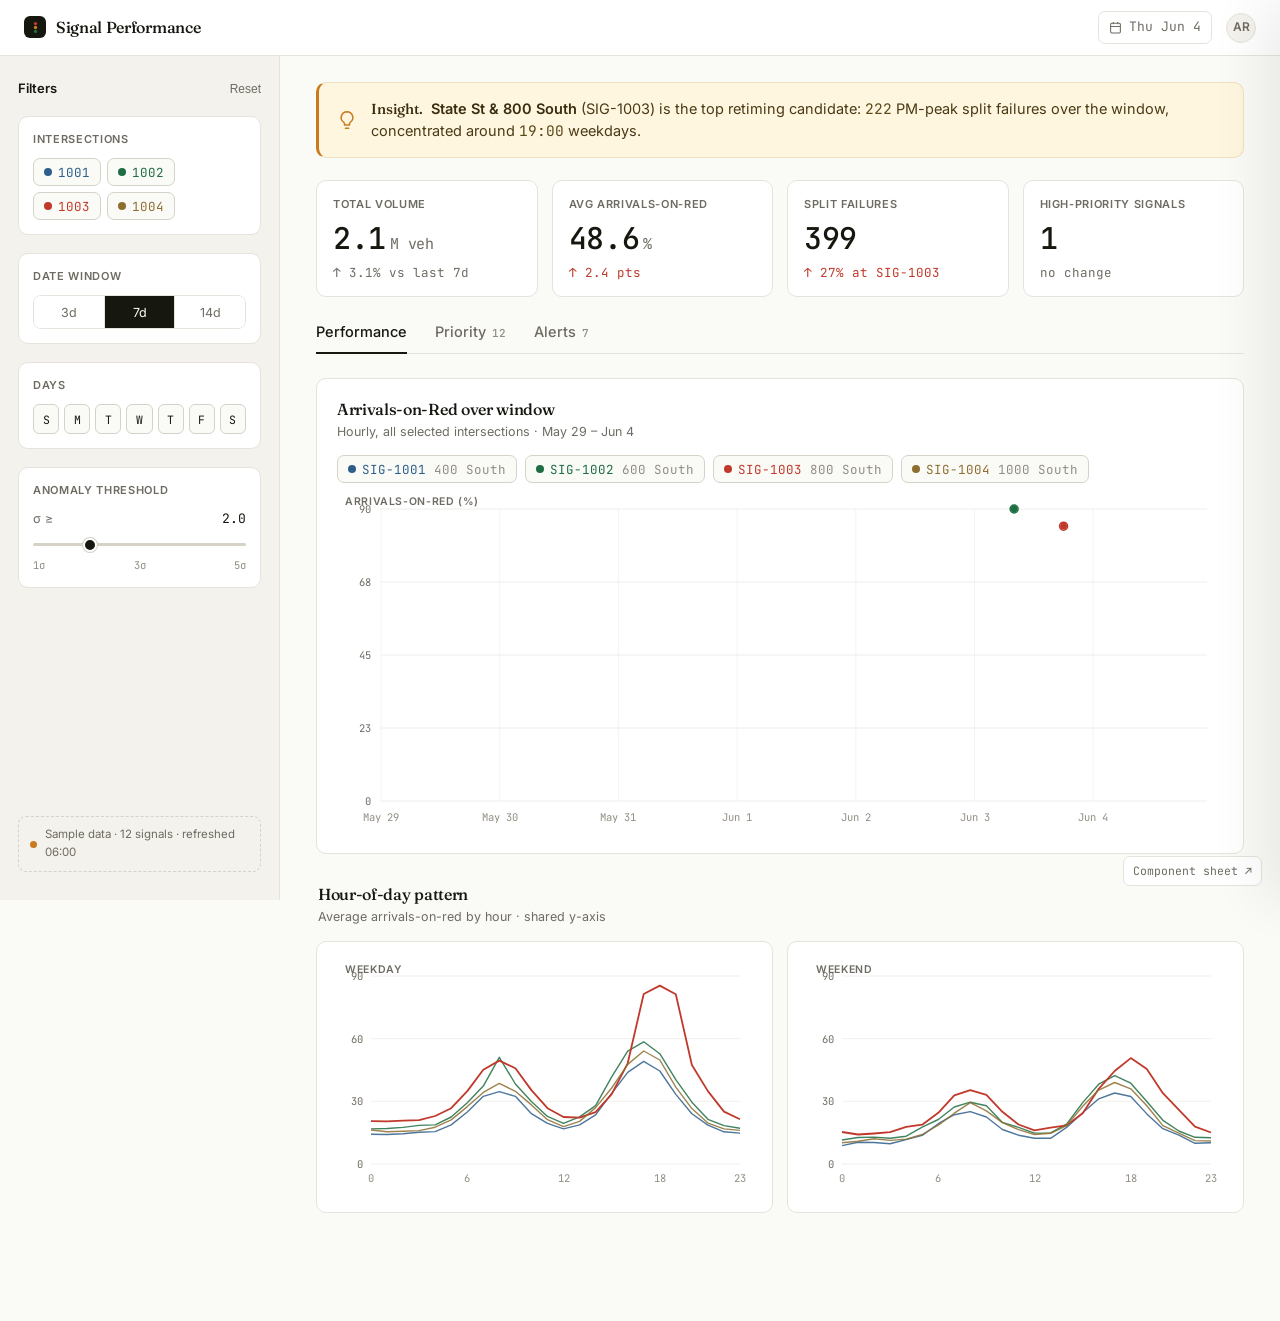
==== index.html @ be81c668 "Add Signal Performance dashboard (interactive web UI) Implement the Signal Performance design: a cal" ====
<!DOCTYPE html>
<html lang="en">
<head>
<meta charset="UTF-8" />
<meta name="viewport" content="width=device-width, initial-scale=1.0" />
<title>Signal Performance</title>
<link rel="preconnect" href="https://fonts.googleapis.com" />
<link rel="preconnect" href="https://fonts.gstatic.com" crossorigin />
<link href="https://fonts.googleapis.com/css2?family=Fraunces:opsz,wght@9..40,400;9..40,500;9..40,600&family=Inter:wght@400;500;600&family=JetBrains+Mono:wght@400;500&display=swap" rel="stylesheet" />
<link rel="stylesheet" href="styles.css" />
<link rel="stylesheet" href="components.css" />
</head>
<body>
<div class="progress-line" id="progress"></div>

<div class="app">
  <!-- ================= TOP BAR ================= -->
  <header class="topbar">
    <div class="brand">
      <span class="brand-mark" aria-hidden="true">
        <svg width="13" height="13" viewBox="0 0 13 13" fill="none">
          <circle cx="6.5" cy="2.6" r="1.7" fill="#C0392B"/>
          <circle cx="6.5" cy="6.5" r="1.7" fill="#C97A1E"/>
          <circle cx="6.5" cy="10.4" r="1.7" fill="#1F6E43"/>
        </svg>
      </span>
      <span class="brand-name">Signal Performance</span>
    </div>
    <div class="topbar-spacer"></div>
    <div class="topbar-date">
      <svg width="13" height="13" viewBox="0 0 24 24" fill="none" stroke="currentColor" stroke-width="2"><rect x="3" y="4" width="18" height="18" rx="2"/><path d="M16 2v4M8 2v4M3 10h18"/></svg>
      Thu Jun 4
    </div>
    <div class="topbar-user" title="A. Reyes — Traffic Operations">AR</div>
  </header>

  <!-- ================= SIDEBAR ================= -->
  <aside class="sidebar" id="sidebar">
    <div class="sidebar-head">
      <span class="sidebar-title">Filters</span>
      <button class="sidebar-reset" id="resetFilters">Reset</button>
    </div>

    <!-- Signals -->
    <div class="filter-card" id="fc-sigs">
      <span class="caption">Intersections</span>
      <div class="chip-row" id="sigChips"></div>
    </div>

    <!-- Dates -->
    <div class="filter-card" id="fc-dates">
      <span class="caption">Date window</span>
      <div class="seg" id="dateSeg">
        <button data-win="3">3d</button>
        <button data-win="7" class="is-on">7d</button>
        <button data-win="14">14d</button>
      </div>
    </div>

    <!-- Days of week -->
    <div class="filter-card" id="fc-days">
      <span class="caption">Days</span>
      <div class="dow-row" id="dowRow"></div>
    </div>

    <!-- Sigma threshold -->
    <div class="filter-card" id="fc-sigma">
      <span class="caption">Anomaly threshold</span>
      <div style="display:flex;align-items:baseline;justify-content:space-between">
        <span style="font-size:12.5px;color:var(--mute)">σ ≥</span>
        <span class="sigma-val" id="sigmaVal">2.0</span>
      </div>
      <input type="range" class="sigma" id="sigmaSlider" min="1" max="5" step="0.5" value="2" />
      <div class="sigma-scale"><span>1σ</span><span>3σ</span><span>5σ</span></div>
    </div>

    <div class="sample-tag">
      <span class="pulse-dot"></span>
      Sample data · 12 signals · refreshed 06:00
    </div>
  </aside>

  <!-- ================= MAIN ================= -->
  <main class="main">
    <div class="main-inner">

      <!-- Insight banner -->
      <div class="insight stagger-item" id="insight">
        <span class="insight-ico" aria-hidden="true">
          <svg width="20" height="20" viewBox="0 0 24 24" fill="none" stroke="currentColor" stroke-width="1.8" stroke-linecap="round" stroke-linejoin="round"><path d="M9 18h6M10 22h4M12 2a7 7 0 0 0-4 12.7c.6.5 1 1.3 1 2.1V18h6v-1.2c0-.8.4-1.6 1-2.1A7 7 0 0 0 12 2Z"/></svg>
        </span>
        <p class="insight-text" id="insightText"></p>
      </div>

      <!-- KPI strip -->
      <div class="kpi-strip stagger" id="kpiStrip"></div>

      <!-- Tabs -->
      <div class="tabs" id="tabs">
        <button class="tab is-active" data-tab="performance">Performance</button>
        <button class="tab" data-tab="priority">Priority<span class="tab-count">12</span></button>
        <button class="tab" data-tab="alerts">Alerts<span class="tab-count" id="alertTabCount">7</span></button>
        <span class="tab-underline" id="tabUnderline"></span>
      </div>

      <!-- ===== PERFORMANCE ===== -->
      <section class="tabpanel is-on" id="panel-performance">
        <div class="section">
          <div class="panel">
            <div class="panel-head">
              <div>
                <div class="panel-title">Arrivals-on-Red over window</div>
                <div class="panel-sub">Hourly, all selected intersections · <span id="lcWindow">May 29 – Jun 4</span></div>
              </div>
            </div>
            <div class="legend-row" id="lineLegend"></div>
            <div id="lineChart" class="real"></div>
          </div>
        </div>

        <div class="section">
          <div class="panel-head" style="padding:0 2px">
            <div>
              <div class="panel-title">Hour-of-day pattern</div>
              <div class="panel-sub">Average arrivals-on-red by hour · shared y-axis</div>
            </div>
          </div>
          <div class="two-col">
            <div class="panel"><div id="smWeekday" class="real"></div></div>
            <div class="panel"><div id="smWeekend" class="real"></div></div>
          </div>
        </div>
      </section>

      <!-- ===== PRIORITY ===== -->
      <section class="tabpanel" id="panel-priority">
        <div class="section">
          <div class="panel">
            <div class="panel-head">
              <div>
                <div class="panel-title">Retiming queue</div>
                <div class="panel-sub">Ranked by composite score · 12 signals</div>
              </div>
              <div class="panel-sub">Click a row for detail</div>
            </div>
            <div class="ptable-wrap"><table class="ptable" id="ptable"></table></div>
          </div>
        </div>

        <div class="section">
          <div class="panel">
            <div class="panel-head">
              <div>
                <div class="panel-title">Split failures by hour</div>
                <div class="panel-sub">Total over window · empty hours left blank</div>
              </div>
              <div class="panel-sub" id="heatScale"></div>
            </div>
            <div id="heatmap" class="real"></div>
          </div>
        </div>
      </section>

      <!-- ===== ALERTS ===== -->
      <section class="tabpanel" id="panel-alerts">
        <div class="section two-col">
          <div class="panel">
            <div class="panel-head"><div class="panel-title">Alerts per signal</div></div>
            <div id="alertBars" class="real"></div>
          </div>
          <div class="panel">
            <div class="panel-head"><div class="panel-title">Severity over time</div></div>
            <div id="alertScatter" class="real"></div>
          </div>
        </div>
        <div class="section">
          <div class="alert-feed" id="alertFeed"></div>
        </div>
      </section>

    </div>
  </main>
</div>

<!-- ================= DRAWER ================= -->
<div class="scrim" id="scrim"></div>
<aside class="drawer" id="drawer" aria-hidden="true">
  <div class="drawer-head">
    <div>
      <div class="drawer-id"><span class="sdot" id="drawerDot" style="width:9px;height:9px;border-radius:50%;display:inline-block"></span><span id="drawerId"></span></div>
      <div class="drawer-title" id="drawerTitle"></div>
    </div>
    <button class="drawer-close" id="drawerClose" aria-label="Close">
      <svg width="14" height="14" viewBox="0 0 24 24" fill="none" stroke="currentColor" stroke-width="2"><path d="M18 6 6 18M6 6l12 12"/></svg>
    </button>
  </div>
  <div class="drawer-body" id="drawerBody"></div>
  <div class="drawer-foot">
    <button class="btn btn--primary" style="flex:1;justify-content:center">Open retiming ticket</button>
    <button class="btn btn--ghost">Export</button>
  </div>
</aside>

<!-- footer note -->
<a href="component-sheet.html" style="position:fixed;bottom:14px;right:18px;font-size:11.5px;color:var(--mute);font-family:var(--mono);text-decoration:none;border:1px solid var(--line);background:var(--surface);padding:5px 9px;border-radius:7px;z-index:40">Component sheet ↗</a>

<script src="data.js"></script>
<script src="charts.js"></script>
<script src="app.js"></script>
</body>
</html>
---- styles.css ----
/* ============================================================
   Signal Performance Dashboard — Design Tokens & Base Styles
   Light theme. 8px spacing grid. 4px baseline.
   ============================================================ */

:root {
  /* ---- Palette ---- */
  --bg:          #FAFAF7;   /* paper white, slight warmth */
  --surface:     #FFFFFF;
  --surface-alt: #F4F2EC;   /* subtle card / sidebar fill */
  --line:        #E6E3DC;
  --line-hi:     #D6D2C8;
  --ink:         #16170F;   /* near-black: headings + numbers */
  --mute:        #6E6B62;
  --mute-2:      #918D82;
  --accent:      #1F6E43;   /* deep green; healthy / brand */
  --accent-soft: #E7F0EA;
  --warn:        #C97A1E;   /* signal amber */
  --warn-soft:   #FFF6E0;
  --alert:       #C0392B;   /* signal red — sparingly */
  --alert-soft:  #FBE9E6;

  /* ---- Series palette (curated, NOT plotly defaults) ---- */
  --s-1001: #2D5F8A;  /* slate blue */
  --s-1002: #1F6E43;  /* accent green */
  --s-1003: #C0392B;  /* alert red — the troublemaker */
  --s-1004: #8E6E2F;  /* warm bronze */

  /* ---- Type ---- */
  --display: "Fraunces", Georgia, serif;
  --body:    "Inter", -apple-system, system-ui, sans-serif;
  --mono:    "JetBrains Mono", ui-monospace, "SFMono-Regular", monospace;

  /* ---- Shape ---- */
  --r-card: 10px;
  --r-btn:  8px;
  --r-sm:   6px;

  /* ---- Motion ---- */
  --ease-in:  cubic-bezier(0.2, 0, 0, 1);   /* entry */
  --ease-out: cubic-bezier(0.4, 0, 1, 1);   /* exit */
  --t-fast:   80ms;
  --t-med:    160ms;
  --t-slow:   220ms;

  /* ---- Layout ---- */
  --sidebar-w: 280px;
  --main-max:  1180px;
  --topbar-h:  56px;
}

* { box-sizing: border-box; }

html, body {
  margin: 0;
  padding: 0;
  background: var(--bg);
  color: var(--ink);
  font-family: var(--body);
  font-size: 15px;
  line-height: 1.55;
  -webkit-font-smoothing: antialiased;
  text-rendering: optimizeLegibility;
}

/* tabular figures everywhere numbers live */
.tnum { font-variant-numeric: tabular-nums; font-feature-settings: "tnum" 1; }
.mono { font-family: var(--mono); font-variant-numeric: tabular-nums; }

/* ---- Typographic primitives ---- */
.caption {
  font-size: 11px;
  letter-spacing: 0.06em;
  text-transform: uppercase;
  font-weight: 600;
  color: var(--mute);
}
.display {
  font-family: var(--display);
  font-weight: 500;
  letter-spacing: -0.02em;
  font-optical-sizing: auto;
}

h1, h2, h3 { font-family: var(--display); font-weight: 500; letter-spacing: -0.02em; margin: 0; }

a { color: inherit; }

::selection { background: var(--accent-soft); }

/* ---- Buttons ---- */
.btn {
  height: 36px;
  padding: 0 14px;
  border-radius: var(--r-btn);
  font-family: var(--body);
  font-size: 13.5px;
  font-weight: 500;
  display: inline-flex;
  align-items: center;
  gap: 8px;
  cursor: pointer;
  border: 1px solid transparent;
  background: transparent;
  color: var(--ink);
  transition: background var(--t-fast) var(--ease-in),
              border-color var(--t-fast) var(--ease-in),
              color var(--t-fast) var(--ease-in);
}
.btn--primary { background: var(--ink); color: #fff; }
.btn--primary:hover { background: #2a2c1f; }
.btn--ghost { border-color: var(--line); color: var(--ink); }
.btn--ghost:hover { background: var(--surface-alt); border-color: var(--line-hi); }
.btn--sm { height: 30px; padding: 0 11px; font-size: 12.5px; }

/* keyboard focus ring — 1.5px ink ring, 2px outside */
:focus-visible {
  outline: 1.5px solid var(--ink);
  outline-offset: 2px;
  border-radius: 4px;
}

/* ---- Generic card ---- */
.card {
  background: var(--surface);
  border: 1px solid var(--line);
  border-radius: var(--r-card);
  transition: border-color var(--t-med) var(--ease-in),
              box-shadow var(--t-med) var(--ease-in);
}
.card:hover { border-color: var(--line-hi); }

/* hairline tooltip */
.tooltip {
  position: fixed;
  z-index: 200;
  pointer-events: none;
  background: var(--ink);
  color: #fff;
  font-family: var(--mono);
  font-size: 12px;
  padding: 5px 8px;
  border-radius: var(--r-sm);
  white-space: nowrap;
  opacity: 0;
  transform: translateY(2px);
  transition: opacity var(--t-fast) var(--ease-in),
              transform var(--t-fast) var(--ease-in);
}
.tooltip.is-on { opacity: 1; transform: translateY(0); }

/* scrollbars — quiet */
::-webkit-scrollbar { width: 10px; height: 10px; }
::-webkit-scrollbar-thumb { background: var(--line-hi); border-radius: 8px; border: 3px solid var(--bg); }
::-webkit-scrollbar-track { background: transparent; }
---- components.css ----
/* ============================================================
   Signal Performance Dashboard — Component styles
   ============================================================ */

/* ---------- App grid ---------- */
.app { display: grid; grid-template-columns: var(--sidebar-w) 1fr; min-height: 100vh; }

/* top progress hairline (loading) */
.progress-line {
  position: fixed; top: 0; left: 0; height: 2px; width: 0;
  background: var(--accent); z-index: 300;
  transition: width 480ms var(--ease-in), opacity 200ms var(--ease-out);
}

/* ---------- TopBar ---------- */
.topbar {
  grid-column: 1 / -1;
  height: var(--topbar-h);
  display: flex; align-items: center; gap: 14px;
  padding: 0 24px;
  border-bottom: 1px solid var(--line);
  background: var(--surface);
  position: sticky; top: 0; z-index: 50;
}
.brand { display: flex; align-items: center; gap: 10px; }
.brand-mark {
  width: 22px; height: 22px; border-radius: 6px; background: var(--ink);
  display: grid; place-items: center; flex: 0 0 auto;
}
.brand-mark svg { display: block; }
.brand-name { font-family: var(--display); font-weight: 500; font-size: 16px; letter-spacing: -0.02em; }
.topbar-spacer { flex: 1; }
.topbar-date {
  font-family: var(--mono); font-size: 13px; color: var(--mute);
  border: 1px solid var(--line); border-radius: 7px; padding: 5px 10px;
  display: flex; align-items: center; gap: 7px;
}
.topbar-user {
  width: 30px; height: 30px; border-radius: 50%; background: var(--surface-alt);
  border: 1px solid var(--line); display: grid; place-items: center;
  font-size: 12px; font-weight: 600; color: var(--mute); cursor: pointer;
}

/* ---------- Sidebar ---------- */
.sidebar {
  background: var(--surface-alt);
  border-right: 1px solid var(--line);
  padding: 22px 18px 28px;
  position: sticky; top: var(--topbar-h);
  align-self: start;
  height: calc(100vh - var(--topbar-h));
  overflow-y: auto;
  display: flex; flex-direction: column; gap: 18px;
}
.sidebar-head { display: flex; align-items: baseline; justify-content: space-between; }
.sidebar-title { font-size: 13px; font-weight: 600; color: var(--ink); }
.sidebar-reset { font-size: 12px; color: var(--mute); cursor: pointer; background: none; border: none; padding: 0; }
.sidebar-reset:hover { color: var(--ink); }

.filter-card {
  background: var(--surface);
  border: 1px solid var(--line);
  border-radius: var(--r-card);
  padding: 14px 14px 14px;
  position: relative;
  overflow: hidden;
}
/* active-filter hairline that slides in from the left */
.filter-card::before {
  content: ""; position: absolute; left: 0; top: 0; bottom: 0; width: 0;
  background: var(--ink);
  transition: width 220ms var(--ease-in);
}
.filter-card.is-active::before { width: 2px; }
.filter-card .caption { display: block; margin-bottom: 10px; }

.chip-row { display: flex; flex-wrap: wrap; gap: 6px; }
.chip {
  display: inline-flex; align-items: center; gap: 6px;
  height: 28px; padding: 0 10px;
  border: 1px solid var(--line); border-radius: 7px;
  background: var(--surface);
  font-size: 12.5px; font-family: var(--mono); color: var(--mute);
  cursor: pointer; user-select: none; white-space: nowrap;
  transition: background var(--t-fast) var(--ease-in), border-color var(--t-fast) var(--ease-in), color var(--t-fast) var(--ease-in), opacity var(--t-fast);
}
.chip .dot { width: 8px; height: 8px; border-radius: 50%; background: currentColor; }
.chip.is-on { color: var(--ink); border-color: var(--line-hi); background: var(--bg); }
.chip.is-off { opacity: 0.45; }
.chip:hover { border-color: var(--line-hi); }

/* date segmented + day toggles */
.seg { display: flex; border: 1px solid var(--line); border-radius: 8px; overflow: hidden; }
.seg button {
  flex: 1; height: 32px; border: none; background: var(--surface); cursor: pointer;
  font-size: 12.5px; font-family: var(--body); color: var(--mute);
  border-right: 1px solid var(--line);
  transition: background var(--t-fast) var(--ease-in), color var(--t-fast) var(--ease-in);
}
.seg button:last-child { border-right: none; }
.seg button.is-on { background: var(--ink); color: #fff; }

.dow-row { display: flex; gap: 5px; }
.dow {
  flex: 1; height: 30px; border: 1px solid var(--line); border-radius: 6px;
  background: var(--surface); cursor: pointer; font-size: 11.5px; color: var(--mute);
  font-family: var(--mono);
  transition: background var(--t-fast) var(--ease-in), color var(--t-fast) var(--ease-in), border-color var(--t-fast);
}
.dow.is-on { background: var(--bg); color: var(--ink); border-color: var(--line-hi); }
.dow.is-off { opacity: 0.4; }

/* sigma slider */
.sigma-val { font-family: var(--mono); font-size: 13px; color: var(--ink); }
input[type="range"].sigma {
  -webkit-appearance: none; width: 100%; height: 3px; background: var(--line-hi);
  border-radius: 2px; margin: 14px 0 4px; cursor: pointer;
}
input[type="range"].sigma::-webkit-slider-thumb {
  -webkit-appearance: none; width: 14px; height: 14px; border-radius: 50%;
  background: var(--ink); border: 2px solid var(--surface); box-shadow: 0 0 0 1px var(--line-hi);
}
.sigma-scale { display: flex; justify-content: space-between; font-family: var(--mono); font-size: 10.5px; color: var(--mute-2); margin-top: 4px; }

.sample-tag {
  margin-top: auto;
  display: flex; align-items: center; gap: 8px;
  font-size: 11.5px; color: var(--mute);
  border: 1px dashed var(--line-hi); border-radius: 8px; padding: 9px 11px;
}
.sample-tag .pulse-dot { width: 7px; height: 7px; border-radius: 50%; background: var(--warn); flex: 0 0 auto; }

/* ---------- Main ---------- */
.main { padding: 0; }
.main-inner { max-width: var(--main-max); margin: 0 auto; padding: 26px 36px 80px; }

/* ---------- Insight banner ---------- */
.insight {
  display: flex; align-items: center; gap: 14px;
  background: var(--warn-soft);
  border: 1px solid #F0E2BE;
  border-left: 3px solid var(--warn);
  border-radius: var(--r-card);
  padding: 0 18px; min-height: 56px;
  margin-bottom: 22px;
}
.insight-ico { color: var(--warn); flex: 0 0 auto; display: grid; place-items: center; }
.insight-text { font-size: 14.5px; line-height: 1.5; color: #4A3A15; }
.insight-text b { font-weight: 600; color: #3A2D0F; }
.insight-text .mono { color: #5A4718; }
.insight-lead { font-family: var(--display); font-weight: 500; margin-right: 4px; color: #3A2D0F; }

/* ---------- KPI strip ---------- */
.kpi-strip { display: grid; grid-template-columns: repeat(4, 1fr); gap: 14px; margin-bottom: 26px; }
.kpi {
  background: var(--surface); border: 1px solid var(--line); border-radius: var(--r-card);
  padding: 15px 16px 14px;
}
.kpi .caption { display: block; margin-bottom: 10px; }
.kpi-val { font-family: var(--mono); font-weight: 500; font-size: 30px; letter-spacing: -0.01em; color: var(--ink); line-height: 1; }
.kpi-val .unit { font-size: 15px; color: var(--mute); margin-left: 4px; font-weight: 400; }
.kpi-delta { margin-top: 10px; font-size: 12.5px; font-family: var(--mono); display: flex; align-items: center; gap: 5px; }
.kpi-delta.mute { color: var(--mute); }
.kpi-delta.improve { color: var(--accent); }
.kpi-delta.regress { color: var(--alert); }

/* ---------- Tabs (animated underline) ---------- */
.tabs { position: relative; border-bottom: 1px solid var(--line); display: flex; gap: 28px; margin-bottom: 24px; }
.tab {
  background: none; border: none; cursor: pointer; padding: 0 0 13px; position: relative;
  font-size: 14.5px; color: var(--mute); font-family: var(--body); font-weight: 500;
  transition: color var(--t-med) var(--ease-in);
}
.tab .tab-count { font-family: var(--mono); font-size: 11px; color: var(--mute-2); margin-left: 6px; }
.tab.is-active { color: var(--ink); }
.tab:hover { color: var(--ink); }
.tab-underline { position: absolute; bottom: -1px; height: 2px; background: var(--ink); transition: left 220ms var(--ease-in), width 220ms var(--ease-in); }

/* tab content cross-fade — base state is VISIBLE; fade applied only on switch via inline style */
.tabpanel { display: none; }
.tabpanel.is-on { display: block; }
@keyframes fadeUp { from { opacity: 0; transform: translateY(6px); } to { opacity: 1; transform: none; } }

/* ---------- Section + panel ---------- */
.section { margin-bottom: 28px; }
.panel { background: var(--surface); border: 1px solid var(--line); border-radius: var(--r-card); padding: 18px 20px 16px; transition: border-color var(--t-med) var(--ease-in); }
.panel:hover { border-color: var(--line-hi); }
.panel-head { display: flex; align-items: baseline; justify-content: space-between; margin-bottom: 14px; }
.panel-title { font-family: var(--display); font-size: 16px; font-weight: 500; letter-spacing: -0.02em; }
.panel-sub { font-size: 12.5px; color: var(--mute); }
.two-col { display: grid; grid-template-columns: 1fr 1fr; gap: 14px; }

/* chip toggle row above line chart */
.legend-row { display: flex; gap: 8px; margin-bottom: 8px; flex-wrap: wrap; }

/* ---------- Axis text (SVG) ---------- */
.axis-num { font-family: var(--mono); font-size: 10.5px; fill: var(--mute); }
.axis-lab { font-family: var(--mono); font-size: 10.5px; fill: var(--mute-2); }
.axis-cap { font-family: var(--body); font-size: 10.5px; font-weight: 600; letter-spacing: 0.06em; text-transform: uppercase; fill: var(--mute); }
.heat-lab { font-family: var(--mono); font-size: 11px; fill: var(--ink); }
.heat-sub { font-family: var(--body); font-size: 10.5px; fill: var(--mute-2); }

/* anomaly pulse — ONE pulse type */
@keyframes anomPulse { 0% { transform: scale(1); opacity: 0; } 30% { opacity: 0.6; } 100% { transform: scale(2.6); opacity: 0; } }
.anom-ring { animation: anomPulse 1.2s var(--ease-in) infinite; }
@media (prefers-reduced-motion: reduce) { .anom-ring { animation: none; opacity: 0.4; } }

/* ---------- Priority table ---------- */
.ptable-wrap { overflow: hidden; }
table.ptable { width: 100%; border-collapse: collapse; font-size: 13.5px; }
.ptable thead th {
  text-align: right; font-family: var(--body); font-weight: 600; font-size: 11px;
  letter-spacing: 0.05em; text-transform: uppercase; color: var(--mute);
  padding: 0 14px 10px; border-bottom: 1px solid var(--line); white-space: nowrap;
}
.ptable thead th.l { text-align: left; }
.ptable tbody td { padding: 0 14px; height: 42px; border-bottom: 1px solid var(--line); text-align: right; vertical-align: middle; }
.ptable tbody td.l { text-align: left; }
.ptable tbody tr { transition: background var(--t-fast) var(--ease-in); cursor: pointer; }
.ptable tbody tr:hover { background: var(--surface-alt); }
.ptable tbody tr:last-child td { border-bottom: none; }
.ptable .rank { color: var(--mute-2); font-family: var(--mono); width: 28px; }
.ptable .sig-id { font-family: var(--mono); font-size: 12.5px; color: var(--ink); }
.ptable .sig-name { color: var(--ink); }
.ptable .num { font-family: var(--mono); font-variant-numeric: tabular-nums; color: var(--ink); }
.ptable tr:hover .score-cell { background: rgba(0,0,0,0.015); }

/* score cell with bar behind */
.score-cell { position: relative; }
.score-bar { position: absolute; left: 8px; top: 50%; transform: translateY(-50%); height: 22px; border-radius: 4px; opacity: 0.16; }
.score-num { position: relative; font-family: var(--mono); font-weight: 500; }

/* priority pill */
.pri-pill { display: inline-flex; align-items: center; gap: 6px; font-family: var(--body); font-size: 12px; font-weight: 500; }
.pri-pill .pdot { width: 9px; height: 9px; border-radius: 50%; flex: 0 0 auto; }
.pri-pill.high { color: var(--alert); }
.pri-pill.high .pdot { background: var(--alert); }
.pri-pill.low { color: var(--mute); }
.pri-pill.low .pdot { background: transparent; border: 1.5px solid var(--line-hi); }
.ptable tbody tr.is-high { background: linear-gradient(90deg, var(--alert-soft), transparent 60%); }
.ptable tbody tr.is-high:hover { background: linear-gradient(90deg, #F8DDD8, transparent 60%); }

/* ---------- Alerts ---------- */
.alert-group-head { font-size: 11px; font-weight: 600; letter-spacing: 0.06em; text-transform: uppercase; color: var(--mute); margin: 22px 0 10px; }
.alert-feed { display: flex; flex-direction: column; gap: 10px; }
.alert-card {
  position: relative; background: var(--surface); border: 1px solid var(--line);
  border-radius: var(--r-card); padding: 14px 16px 14px 18px; overflow: hidden;
  transition: border-color var(--t-med) var(--ease-in);
}
.alert-card:hover { border-color: var(--line-hi); }
.alert-card::before { content: ""; position: absolute; left: 0; top: 0; bottom: 0; width: 3px; }
.alert-card.sev-alert::before { background: var(--alert); }
.alert-card.sev-warn::before { background: var(--warn); }
.alert-row1 { display: flex; align-items: center; justify-content: space-between; gap: 12px; margin-bottom: 6px; flex-wrap: nowrap; }
.alert-sig { display: flex; align-items: center; gap: 9px; font-size: 13.5px; white-space: nowrap; min-width: 0; }
.alert-sig .sdot { width: 9px; height: 9px; border-radius: 50%; flex: 0 0 auto; }
.alert-sig .sid { font-family: var(--mono); font-size: 12.5px; color: var(--ink); white-space: nowrap; flex: 0 0 auto; }
.alert-sig .sname { color: var(--mute); white-space: nowrap; }
.alert-time { font-family: var(--mono); font-size: 12px; color: var(--mute); white-space: nowrap; }
.alert-line { font-size: 14px; color: var(--ink); margin-bottom: 3px; }
.alert-line .sig-val { font-family: var(--mono); font-weight: 500; }
.alert-sub { font-size: 13px; color: var(--mute); margin-bottom: 10px; }
.alert-inspect {
  display: inline-flex; align-items: center; gap: 5px; font-size: 12.5px; color: var(--ink);
  border: 1px solid var(--line); border-radius: 7px; padding: 5px 10px; background: var(--surface);
  cursor: pointer; transition: background var(--t-fast) var(--ease-in), border-color var(--t-fast);
}
.alert-inspect:hover { background: var(--surface-alt); border-color: var(--line-hi); }

/* ---------- Empty state ---------- */
.empty-state { text-align: center; padding: 90px 20px; color: var(--mute); }
.empty-state svg { color: var(--line-hi); margin-bottom: 14px; }
.empty-state .et { font-size: 14px; color: var(--mute); }
.empty-state .eh { font-family: var(--display); font-size: 18px; color: var(--ink); margin-bottom: 6px; }

/* ---------- Loading placeholders ---------- */
.ph { background: var(--surface-alt); border-radius: 8px; border: 1px solid var(--line); }
.is-loading .real { visibility: hidden; }

/* ---------- Signal detail drawer ---------- */
.scrim { position: fixed; inset: 0; background: rgba(20,21,15,0.18); opacity: 0; pointer-events: none; transition: opacity 200ms var(--ease-in); z-index: 150; }
.scrim.is-on { opacity: 1; pointer-events: auto; }
.drawer {
  position: fixed; top: 0; right: 0; bottom: 0; width: 480px; max-width: 92vw;
  background: var(--surface); border-left: 1px solid var(--line); z-index: 160;
  transform: translateX(100%); transition: transform 240ms var(--ease-in);
  display: flex; flex-direction: column; box-shadow: -20px 0 50px rgba(20,21,15,0.07);
}
.drawer.is-on { transform: none; }
.drawer-head { padding: 20px 22px 16px; border-bottom: 1px solid var(--line); display: flex; align-items: flex-start; justify-content: space-between; }
.drawer-close { background: none; border: 1px solid var(--line); border-radius: 7px; width: 30px; height: 30px; cursor: pointer; color: var(--mute); display: grid; place-items: center; }
.drawer-close:hover { background: var(--surface-alt); }
.drawer-body { padding: 20px 22px; overflow-y: auto; }
.drawer-id { font-family: var(--mono); font-size: 12.5px; color: var(--mute); margin-bottom: 4px; display: flex; align-items: center; gap: 8px; white-space: nowrap; }
.drawer-title { font-family: var(--display); font-size: 22px; font-weight: 500; letter-spacing: -0.02em; }
.drawer-stats { display: grid; grid-template-columns: 1fr 1fr; gap: 12px; margin: 18px 0 22px; }
.drawer-stat { border: 1px solid var(--line); border-radius: 8px; padding: 11px 13px; }
.drawer-stat .caption { display: block; margin-bottom: 7px; }
.drawer-stat .v { font-family: var(--mono); font-size: 20px; color: var(--ink); }
.drawer-section-t { font-size: 11px; font-weight: 600; letter-spacing: 0.06em; text-transform: uppercase; color: var(--mute); margin: 0 0 10px; }
.drawer-foot { margin-top: auto; padding: 16px 22px; border-top: 1px solid var(--line); display: flex; gap: 10px; }

/* ---------- staggered first paint ----------
   Base state is VISIBLE. .preload hides children; JS removes it via setTimeout
   (fires even in hidden tabs) so content never strands invisible. */
.stagger > * { transition: opacity 360ms var(--ease-in), transform 360ms var(--ease-in); }
.stagger.preload > * { opacity: 0; transform: translateY(8px); }
@keyframes stagIn { from { opacity: 0; transform: translateY(8px); } to { opacity: 1; transform: none; } }
@media (prefers-reduced-motion: reduce) { .stagger.preload > * { opacity: 1; transform: none; } }
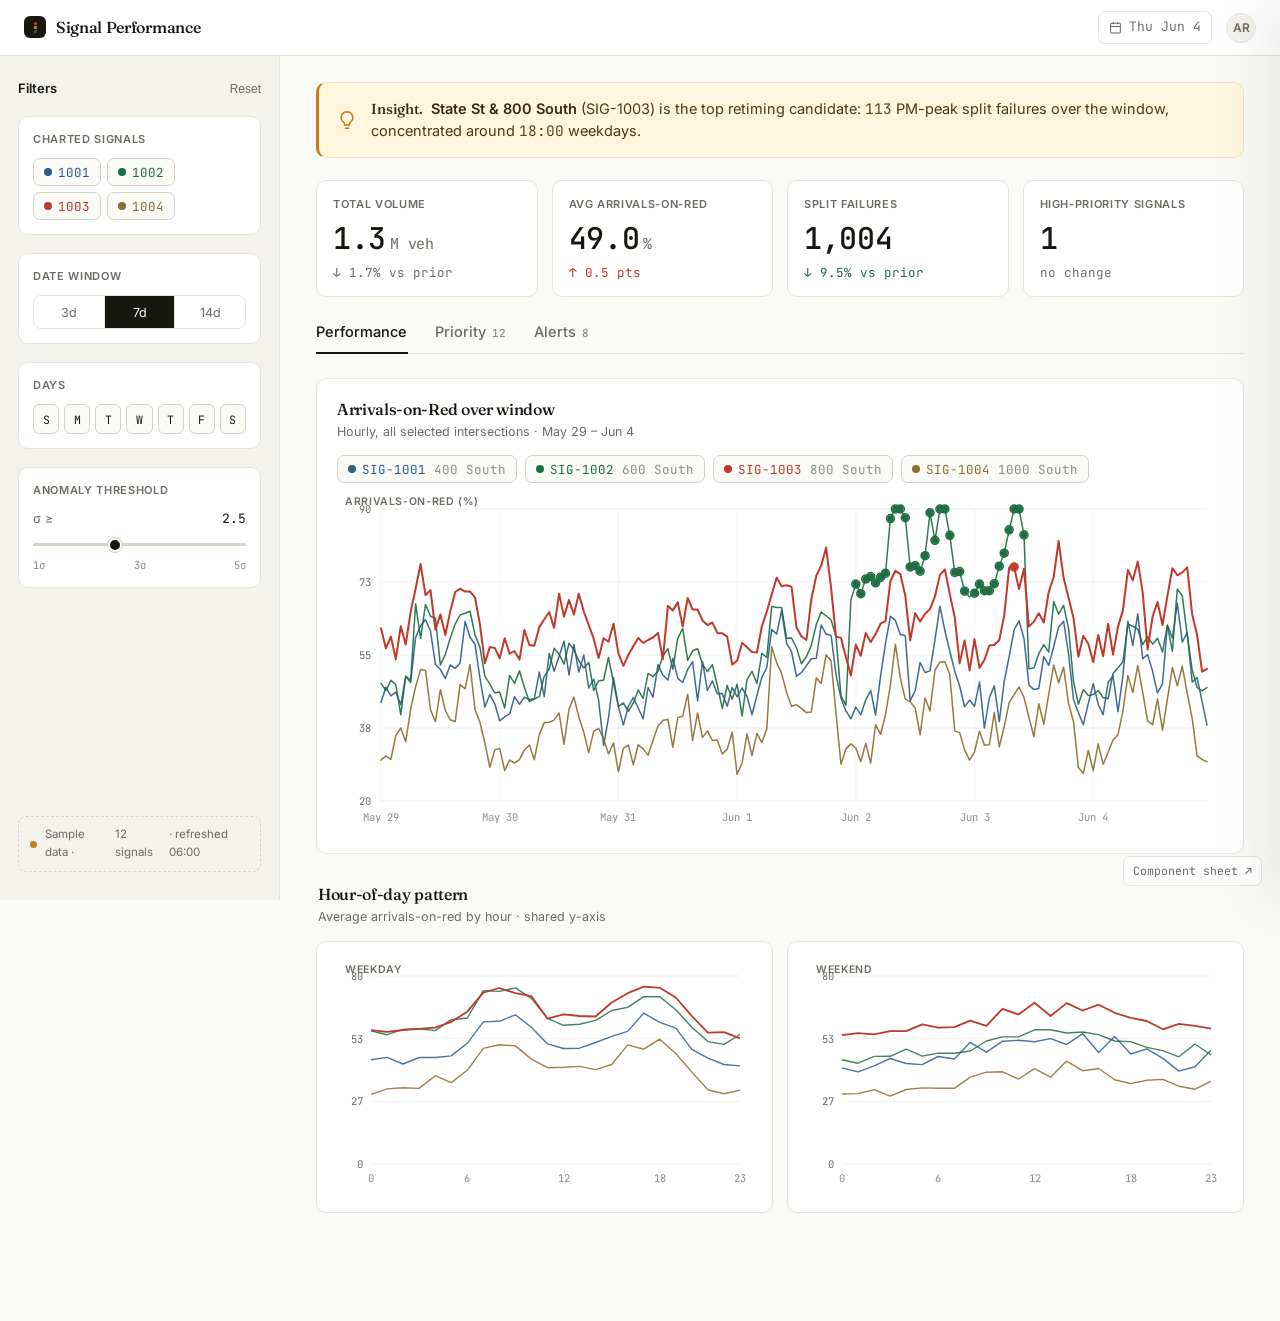
==== commit 625079a1: "Make the dashboard interactive + fix reviewer bugs Three reviewer passes (UI, engineering, end-user)" ====
--- a/index.html
+++ b/index.html
@@ -29,9 +29,19 @@
     <div class="topbar-spacer"></div>
     <div class="topbar-date">
       <svg width="13" height="13" viewBox="0 0 24 24" fill="none" stroke="currentColor" stroke-width="2"><rect x="3" y="4" width="18" height="18" rx="2"/><path d="M16 2v4M8 2v4M3 10h18"/></svg>
-      Thu Jun 4
-    </div>
-    <div class="topbar-user" title="A. Reyes — Traffic Operations">AR</div>
+      <span id="topbarDate">Thu Jun 4</span>
+    </div>
+    <div class="topbar-userwrap">
+      <button class="topbar-user" id="userBtn" aria-haspopup="true" aria-expanded="false" title="A. Reyes — Traffic Operations">AR</button>
+      <div class="user-menu" id="userMenu" role="menu" hidden>
+        <div class="user-menu-id">
+          <div class="user-menu-name">A. Reyes</div>
+          <div class="user-menu-role">Traffic Operations</div>
+        </div>
+        <button class="user-menu-item" role="menuitem" disabled>Settings <span class="demo-tag">demo</span></button>
+        <button class="user-menu-item" role="menuitem" disabled>Sign out <span class="demo-tag">demo</span></button>
+      </div>
+    </div>
   </header>
 
   <!-- ================= SIDEBAR ================= -->
@@ -43,7 +53,7 @@
 
     <!-- Signals -->
     <div class="filter-card" id="fc-sigs">
-      <span class="caption">Intersections</span>
+      <span class="caption">Charted signals</span>
       <div class="chip-row" id="sigChips"></div>
     </div>
 
@@ -68,15 +78,15 @@
       <span class="caption">Anomaly threshold</span>
       <div style="display:flex;align-items:baseline;justify-content:space-between">
         <span style="font-size:12.5px;color:var(--mute)">σ ≥</span>
-        <span class="sigma-val" id="sigmaVal">2.0</span>
-      </div>
-      <input type="range" class="sigma" id="sigmaSlider" min="1" max="5" step="0.5" value="2" />
+        <span class="sigma-val" id="sigmaVal">2.5</span>
+      </div>
+      <input type="range" class="sigma" id="sigmaSlider" min="1" max="5" step="0.5" value="2.5" />
       <div class="sigma-scale"><span>1σ</span><span>3σ</span><span>5σ</span></div>
     </div>
 
     <div class="sample-tag">
       <span class="pulse-dot"></span>
-      Sample data · 12 signals · refreshed 06:00
+      Sample data · <span id="sampleCount">12 signals</span> · refreshed 06:00
     </div>
   </aside>
 
--- a/components.css
+++ b/components.css
@@ -35,10 +35,32 @@
   border: 1px solid var(--line); border-radius: 7px; padding: 5px 10px;
   display: flex; align-items: center; gap: 7px;
 }
+.topbar-userwrap { position: relative; }
 .topbar-user {
   width: 30px; height: 30px; border-radius: 50%; background: var(--surface-alt);
-  border: 1px solid var(--line); display: grid; place-items: center;
-  font-size: 12px; font-weight: 600; color: var(--mute); cursor: pointer;
+  border: 1px solid var(--line); display: grid; place-items: center; padding: 0;
+  font-family: var(--body); font-size: 12px; font-weight: 600; color: var(--mute); cursor: pointer;
+  transition: border-color var(--t-fast) var(--ease-in), background var(--t-fast) var(--ease-in);
+}
+.topbar-user:hover { border-color: var(--line-hi); background: var(--bg); }
+.user-menu {
+  position: absolute; top: calc(100% + 8px); right: 0; width: 200px; z-index: 60;
+  background: var(--surface); border: 1px solid var(--line); border-radius: var(--r-card);
+  box-shadow: 0 12px 30px rgba(20,21,15,0.10); padding: 6px;
+}
+.user-menu[hidden] { display: none; }
+.user-menu-id { padding: 8px 10px 10px; border-bottom: 1px solid var(--line); margin-bottom: 6px; }
+.user-menu-name { font-size: 13.5px; font-weight: 600; color: var(--ink); }
+.user-menu-role { font-size: 12px; color: var(--mute); margin-top: 2px; }
+.user-menu-item {
+  display: flex; align-items: center; justify-content: space-between; width: 100%;
+  background: none; border: none; border-radius: var(--r-sm); padding: 8px 10px;
+  font-family: var(--body); font-size: 13px; color: var(--mute); text-align: left;
+}
+.user-menu-item:disabled { cursor: not-allowed; }
+.demo-tag {
+  font-family: var(--mono); font-size: 9.5px; letter-spacing: 0.04em; text-transform: uppercase;
+  color: var(--mute-2); border: 1px solid var(--line); border-radius: 4px; padding: 1px 5px;
 }
 
 /* ---------- Sidebar ---------- */
@@ -235,10 +257,14 @@
 .pri-pill .pdot { width: 9px; height: 9px; border-radius: 50%; flex: 0 0 auto; }
 .pri-pill.high { color: var(--alert); }
 .pri-pill.high .pdot { background: var(--alert); }
+.pri-pill.medium { color: var(--warn); }
+.pri-pill.medium .pdot { background: var(--warn); }
 .pri-pill.low { color: var(--mute); }
 .pri-pill.low .pdot { background: transparent; border: 1.5px solid var(--line-hi); }
 .ptable tbody tr.is-high { background: linear-gradient(90deg, var(--alert-soft), transparent 60%); }
 .ptable tbody tr.is-high:hover { background: linear-gradient(90deg, #F8DDD8, transparent 60%); }
+.ptable tbody tr.is-medium { background: linear-gradient(90deg, var(--warn-soft), transparent 60%); }
+.ptable tbody tr.is-medium:hover { background: linear-gradient(90deg, #FBEFD2, transparent 60%); }
 
 /* ---------- Alerts ---------- */
 .alert-group-head { font-size: 11px; font-weight: 600; letter-spacing: 0.06em; text-transform: uppercase; color: var(--mute); margin: 22px 0 10px; }
@@ -308,3 +334,31 @@
 .stagger.preload > * { opacity: 0; transform: translateY(8px); }
 @keyframes stagIn { from { opacity: 0; transform: translateY(8px); } to { opacity: 1; transform: none; } }
 @media (prefers-reduced-motion: reduce) { .stagger.preload > * { opacity: 1; transform: none; } }
+
+/* ---------- Responsive ----------
+   Desktop-first per the brief, but stack instead of overflowing on
+   narrow viewports so the dashboard stays usable on tablet / phone. */
+@media (max-width: 900px) {
+  .app { grid-template-columns: 1fr; }
+  .sidebar {
+    position: static; height: auto; border-right: none; border-bottom: 1px solid var(--line);
+    flex-direction: row; flex-wrap: wrap; align-items: flex-start; gap: 12px; padding: 16px;
+  }
+  .sidebar-head { flex-basis: 100%; }
+  .filter-card { flex: 1 1 220px; }
+  .sample-tag { flex: 1 1 100%; margin-top: 4px; }
+  .main-inner { padding: 20px 18px 64px; }
+  .kpi-strip { grid-template-columns: repeat(2, 1fr); }
+  .two-col { grid-template-columns: 1fr; }
+  .ptable-wrap { overflow-x: auto; }
+  table.ptable { min-width: 640px; }
+}
+@media (max-width: 560px) {
+  .topbar { padding: 0 14px; gap: 10px; }
+  .topbar-date { display: none; }
+  .kpi-strip { grid-template-columns: 1fr 1fr; gap: 10px; }
+  .kpi-val { font-size: 24px; }
+  .tabs { gap: 18px; overflow-x: auto; }
+  .drawer { width: 100%; }
+  .main-inner { padding: 16px 14px 56px; }
+}
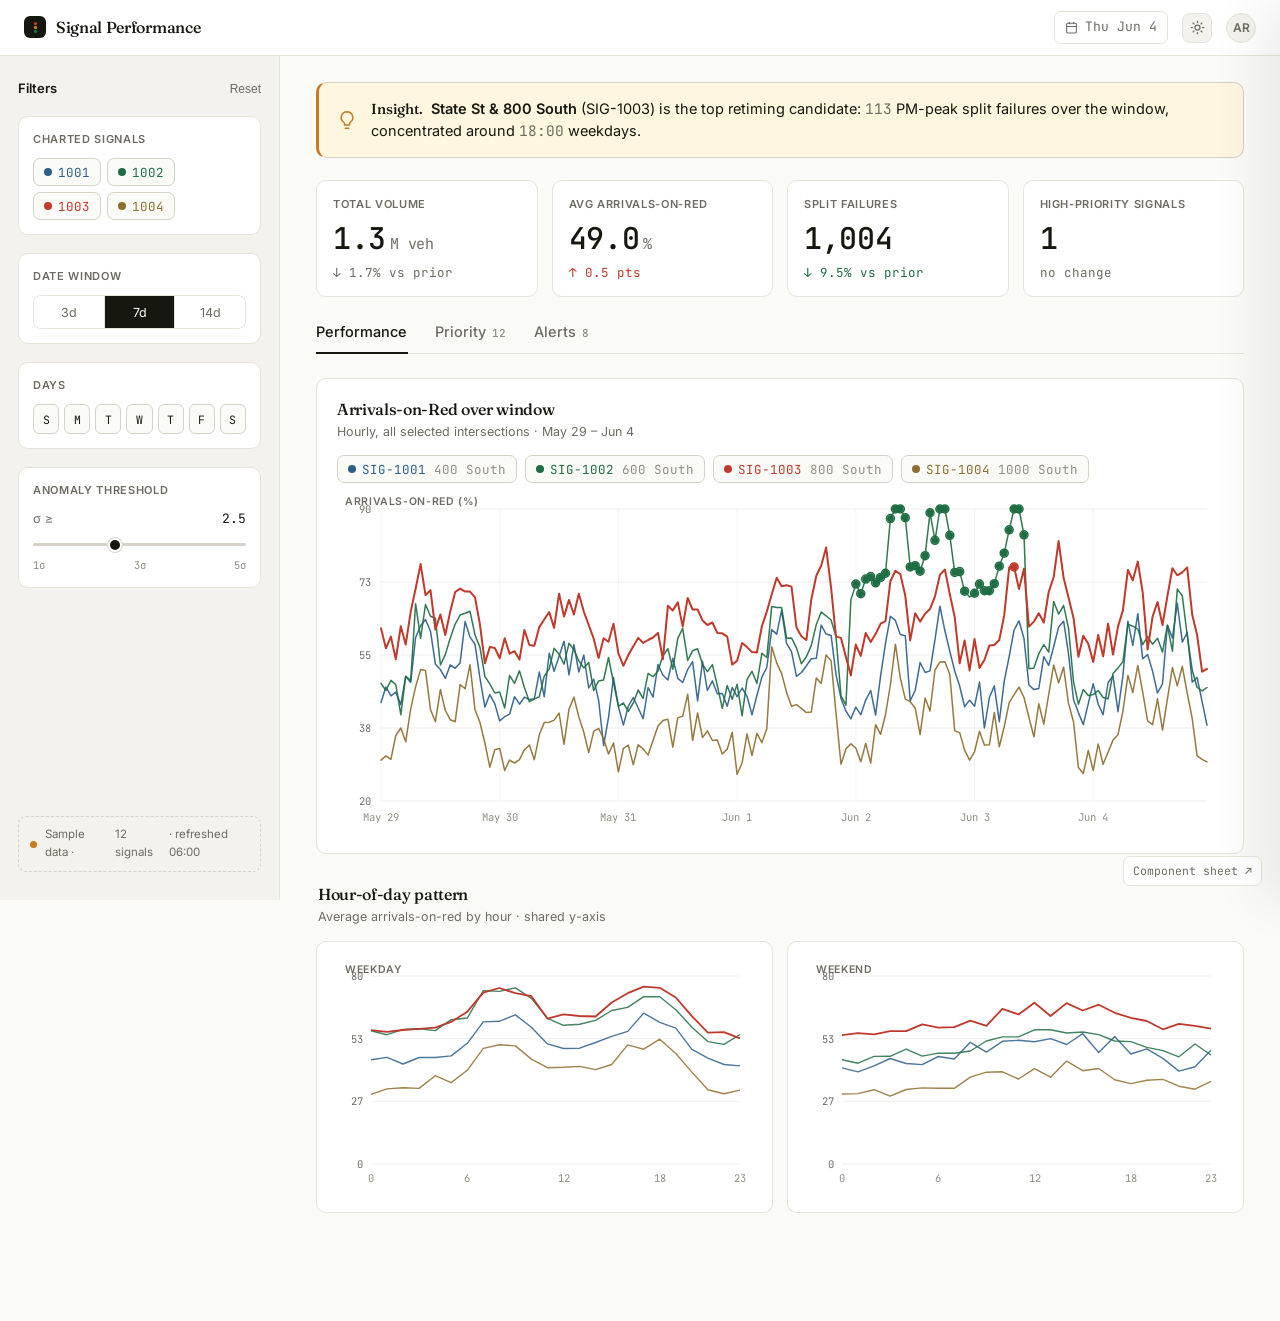
==== commit 7383eb28: "Add dark theme + harden mobile layout Multi-agent build (PM split, parallel CSS/JS builders, QA flee" ====
--- a/index.html
+++ b/index.html
@@ -7,6 +7,7 @@
 <link rel="preconnect" href="https://fonts.googleapis.com" />
 <link rel="preconnect" href="https://fonts.gstatic.com" crossorigin />
 <link href="https://fonts.googleapis.com/css2?family=Fraunces:opsz,wght@9..40,400;9..40,500;9..40,600&family=Inter:wght@400;500;600&family=JetBrains+Mono:wght@400;500&display=swap" rel="stylesheet" />
+<script>(function(){try{var s=localStorage.getItem('sp_theme');var d=s?s==='dark':matchMedia('(prefers-color-scheme:dark)').matches;if(d)document.documentElement.setAttribute('data-theme','dark');}catch(e){}})();</script>
 <link rel="stylesheet" href="styles.css" />
 <link rel="stylesheet" href="components.css" />
 </head>
@@ -31,6 +32,10 @@
       <svg width="13" height="13" viewBox="0 0 24 24" fill="none" stroke="currentColor" stroke-width="2"><rect x="3" y="4" width="18" height="18" rx="2"/><path d="M16 2v4M8 2v4M3 10h18"/></svg>
       <span id="topbarDate">Thu Jun 4</span>
     </div>
+    <button class="topbar-theme" id="themeBtn" aria-label="Toggle dark theme" aria-pressed="false" title="Toggle theme">
+      <svg class="icon-sun" width="15" height="15" viewBox="0 0 24 24" fill="none" stroke="currentColor" stroke-width="2" stroke-linecap="round"><circle cx="12" cy="12" r="4"/><path d="M12 2v2M12 20v2M4.9 4.9l1.4 1.4M17.7 17.7l1.4 1.4M2 12h2M20 12h2M4.9 19.1l1.4-1.4M17.7 6.3l1.4-1.4"/></svg>
+      <svg class="icon-moon" width="15" height="15" viewBox="0 0 24 24" fill="none" stroke="currentColor" stroke-width="2" stroke-linecap="round" stroke-linejoin="round"><path d="M21 12.8A9 9 0 1 1 11.2 3 7 7 0 0 0 21 12.8Z"/></svg>
+    </button>
     <div class="topbar-userwrap">
       <button class="topbar-user" id="userBtn" aria-haspopup="true" aria-expanded="false" title="A. Reyes — Traffic Operations">AR</button>
       <div class="user-menu" id="userMenu" role="menu" hidden>
--- a/styles.css
+++ b/styles.css
@@ -25,6 +25,7 @@
   --s-1002: #1F6E43;  /* accent green */
   --s-1003: #C0392B;  /* alert red — the troublemaker */
   --s-1004: #8E6E2F;  /* warm bronze */
+  --s-other: #8A867C;   /* non-featured series — matches data.js neutral */
 
   /* ---- Type ---- */
   --display: "Fraunces", Georgia, serif;
@@ -48,6 +49,20 @@
   --main-max:  1180px;
   --topbar-h:  56px;
 }
+
+:root[data-theme="dark"]{
+  --bg:#14150F; --surface:#1B1C16; --surface-alt:#232419; --line:#2E2F25; --line-hi:#3D3E31;
+  --ink:#ECEAE0; --mute:#9E9A8C; --mute-2:#7C7869;
+  --accent:#4FB07A; --accent-soft:#1C2C22; --warn:#E0A23C; --warn-soft:#2C2415; --alert:#E5675A; --alert-soft:#2E1B18;
+  --s-1001:#5B93C4; --s-1002:#4FB07A; --s-1003:#E5675A; --s-1004:#C2A055;
+  --s-other:#6B675C;
+}
+
+/* dark-only inversion fixes: components that hardcode color:#fff on background:var(--ink)
+   would render light-on-light once --ink flips, so route their text to var(--bg). */
+:root[data-theme="dark"] .btn--primary { color: var(--bg); }
+:root[data-theme="dark"] .btn--primary:hover { background: var(--mute); }
+:root[data-theme="dark"] .tooltip { color: var(--bg); }
 
 * { box-sizing: border-box; }
 
--- a/components.css
+++ b/components.css
@@ -43,6 +43,21 @@
   transition: border-color var(--t-fast) var(--ease-in), background var(--t-fast) var(--ease-in);
 }
 .topbar-user:hover { border-color: var(--line-hi); background: var(--bg); }
+/* theme toggle — JS injects this between .topbar-date and .topbar-userwrap.
+   Child icons MUST use classes icon-sun / icon-moon (contract). */
+.topbar-theme {
+  width: 30px; height: 30px; border-radius: 8px; background: var(--surface-alt);
+  border: 1px solid var(--line); display: grid; place-items: center; padding: 0;
+  color: var(--mute); cursor: pointer;
+  transition: border-color var(--t-fast) var(--ease-in), background var(--t-fast) var(--ease-in), color var(--t-fast) var(--ease-in);
+}
+.topbar-theme:hover { border-color: var(--line-hi); background: var(--bg); color: var(--ink); }
+.topbar-theme svg { display: block; pointer-events: none; }
+.topbar-theme .icon-moon { display: none; }
+:root[data-theme="dark"] .topbar-theme .icon-sun { display: none; }
+:root[data-theme="dark"] .topbar-theme .icon-moon { display: block; }
+/* dark-only inversion fix for the segmented active state (background:var(--ink)) */
+:root[data-theme="dark"] .seg button.is-on { color: var(--bg); }
 .user-menu {
   position: absolute; top: calc(100% + 8px); right: 0; width: 200px; z-index: 60;
   background: var(--surface); border: 1px solid var(--line); border-radius: var(--r-card);
@@ -153,31 +168,32 @@
 .sample-tag .pulse-dot { width: 7px; height: 7px; border-radius: 50%; background: var(--warn); flex: 0 0 auto; }
 
 /* ---------- Main ---------- */
-.main { padding: 0; }
+.main { padding: 0; min-width: 0; }
 .main-inner { max-width: var(--main-max); margin: 0 auto; padding: 26px 36px 80px; }
 
 /* ---------- Insight banner ---------- */
 .insight {
   display: flex; align-items: center; gap: 14px;
   background: var(--warn-soft);
-  border: 1px solid #F0E2BE;
+  border: 1px solid var(--line-hi);
   border-left: 3px solid var(--warn);
   border-radius: var(--r-card);
   padding: 0 18px; min-height: 56px;
   margin-bottom: 22px;
 }
 .insight-ico { color: var(--warn); flex: 0 0 auto; display: grid; place-items: center; }
-.insight-text { font-size: 14.5px; line-height: 1.5; color: #4A3A15; }
-.insight-text b { font-weight: 600; color: #3A2D0F; }
-.insight-text .mono { color: #5A4718; }
-.insight-lead { font-family: var(--display); font-weight: 500; margin-right: 4px; color: #3A2D0F; }
+.insight-text { font-size: 14.5px; line-height: 1.5; color: var(--ink); }
+.insight-text b { font-weight: 600; color: var(--ink); }
+.insight-text .mono { color: var(--mute); }
+.insight-lead { font-family: var(--display); font-weight: 500; margin-right: 4px; color: var(--ink); }
 
 /* ---------- KPI strip ---------- */
 .kpi-strip { display: grid; grid-template-columns: repeat(4, 1fr); gap: 14px; margin-bottom: 26px; }
 .kpi {
   background: var(--surface); border: 1px solid var(--line); border-radius: var(--r-card);
-  padding: 15px 16px 14px;
-}
+  padding: 15px 16px 14px; min-width: 0;
+}
+.kpi .caption { overflow-wrap: anywhere; }
 .kpi .caption { display: block; margin-bottom: 10px; }
 .kpi-val { font-family: var(--mono); font-weight: 500; font-size: 30px; letter-spacing: -0.01em; color: var(--ink); line-height: 1; }
 .kpi-val .unit { font-size: 15px; color: var(--mute); margin-left: 4px; font-weight: 400; }
@@ -205,12 +221,13 @@
 
 /* ---------- Section + panel ---------- */
 .section { margin-bottom: 28px; }
-.panel { background: var(--surface); border: 1px solid var(--line); border-radius: var(--r-card); padding: 18px 20px 16px; transition: border-color var(--t-med) var(--ease-in); }
+.panel { background: var(--surface); border: 1px solid var(--line); border-radius: var(--r-card); padding: 18px 20px 16px; transition: border-color var(--t-med) var(--ease-in); min-width: 0; }
 .panel:hover { border-color: var(--line-hi); }
 .panel-head { display: flex; align-items: baseline; justify-content: space-between; margin-bottom: 14px; }
 .panel-title { font-family: var(--display); font-size: 16px; font-weight: 500; letter-spacing: -0.02em; }
 .panel-sub { font-size: 12.5px; color: var(--mute); }
-.two-col { display: grid; grid-template-columns: 1fr 1fr; gap: 14px; }
+.two-col { display: grid; grid-template-columns: 1fr 1fr; gap: 14px; min-width: 0; }
+.two-col > * { min-width: 0; }
 
 /* chip toggle row above line chart */
 .legend-row { display: flex; gap: 8px; margin-bottom: 8px; flex-wrap: wrap; }
@@ -221,6 +238,9 @@
 .axis-cap { font-family: var(--body); font-size: 10.5px; font-weight: 600; letter-spacing: 0.06em; text-transform: uppercase; fill: var(--mute); }
 .heat-lab { font-family: var(--mono); font-size: 11px; fill: var(--ink); }
 .heat-sub { font-family: var(--body); font-size: 10.5px; fill: var(--mute-2); }
+/* dark: drop empty-cell stroke so empty cells read as empty, not gridlines.
+   Backstop only — charts.js sets stroke-opacity inline (authoritative). */
+:root[data-theme="dark"] .heat-cell { stroke-opacity: 0.3; }
 
 /* anomaly pulse — ONE pulse type */
 @keyframes anomPulse { 0% { transform: scale(1); opacity: 0; } 30% { opacity: 0.6; } 100% { transform: scale(2.6); opacity: 0; } }
@@ -262,9 +282,9 @@
 .pri-pill.low { color: var(--mute); }
 .pri-pill.low .pdot { background: transparent; border: 1.5px solid var(--line-hi); }
 .ptable tbody tr.is-high { background: linear-gradient(90deg, var(--alert-soft), transparent 60%); }
-.ptable tbody tr.is-high:hover { background: linear-gradient(90deg, #F8DDD8, transparent 60%); }
+.ptable tbody tr.is-high:hover { background: linear-gradient(90deg, color-mix(in srgb, var(--alert-soft) 70%, var(--alert) 30%), transparent 60%); }
 .ptable tbody tr.is-medium { background: linear-gradient(90deg, var(--warn-soft), transparent 60%); }
-.ptable tbody tr.is-medium:hover { background: linear-gradient(90deg, #FBEFD2, transparent 60%); }
+.ptable tbody tr.is-medium:hover { background: linear-gradient(90deg, color-mix(in srgb, var(--warn-soft) 70%, var(--warn) 30%), transparent 60%); }
 
 /* ---------- Alerts ---------- */
 .alert-group-head { font-size: 11px; font-weight: 600; letter-spacing: 0.06em; text-transform: uppercase; color: var(--mute); margin: 22px 0 10px; }
@@ -361,4 +381,8 @@
   .tabs { gap: 18px; overflow-x: auto; }
   .drawer { width: 100%; }
   .main-inner { padding: 16px 14px 56px; }
-}
+  .sidebar { flex-direction: column; }
+  .filter-card { flex: 1 1 100%; width: 100%; }
+  .seg button { font-size: 12px; }
+  input[type="range"].sigma { width: 100%; }
+}
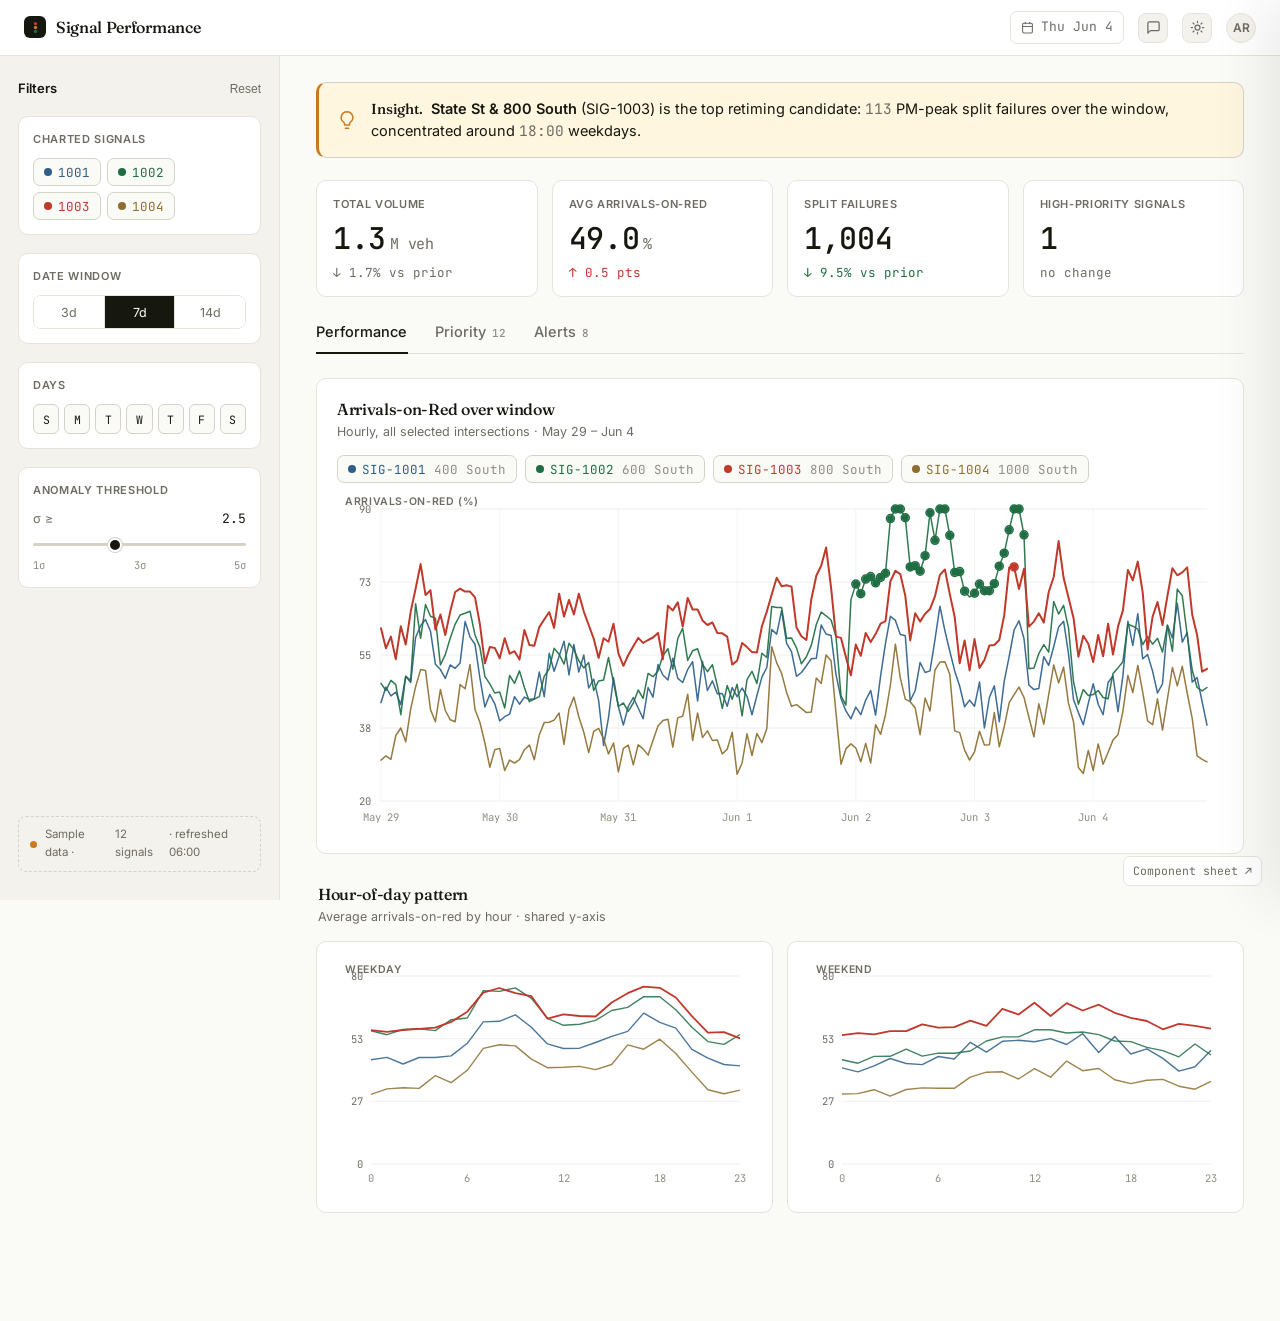
==== commit 94730000: "Add grounded "ask the dashboard" assistant widget A small top-bar chat helper (chat-bubble button → " ====
--- a/index.html
+++ b/index.html
@@ -32,6 +32,9 @@
       <svg width="13" height="13" viewBox="0 0 24 24" fill="none" stroke="currentColor" stroke-width="2"><rect x="3" y="4" width="18" height="18" rx="2"/><path d="M16 2v4M8 2v4M3 10h18"/></svg>
       <span id="topbarDate">Thu Jun 4</span>
     </div>
+    <button class="topbar-theme" id="asstBtn" aria-label="Open dashboard assistant" aria-expanded="false" title="Ask the dashboard">
+      <svg width="15" height="15" viewBox="0 0 24 24" fill="none" stroke="currentColor" stroke-width="2" stroke-linecap="round" stroke-linejoin="round"><path d="M21 15a2 2 0 0 1-2 2H7l-4 4V5a2 2 0 0 1 2-2h14a2 2 0 0 1 2 2z"/></svg>
+    </button>
     <button class="topbar-theme" id="themeBtn" aria-label="Toggle dark theme" aria-pressed="false" title="Toggle theme">
       <svg class="icon-sun" width="15" height="15" viewBox="0 0 24 24" fill="none" stroke="currentColor" stroke-width="2" stroke-linecap="round"><circle cx="12" cy="12" r="4"/><path d="M12 2v2M12 20v2M4.9 4.9l1.4 1.4M17.7 17.7l1.4 1.4M2 12h2M20 12h2M4.9 19.1l1.4-1.4M17.7 6.3l1.4-1.4"/></svg>
       <svg class="icon-moon" width="15" height="15" viewBox="0 0 24 24" fill="none" stroke="currentColor" stroke-width="2" stroke-linecap="round" stroke-linejoin="round"><path d="M21 12.8A9 9 0 1 1 11.2 3 7 7 0 0 0 21 12.8Z"/></svg>
@@ -216,6 +219,24 @@
   </div>
 </aside>
 
+<!-- ================= ASSISTANT ================= -->
+<aside class="asst" id="asst" aria-hidden="true">
+  <div class="asst-head">
+    <div class="asst-title"><span class="asst-dot"></span> Dashboard assistant</div>
+    <button class="asst-close" id="asstClose" aria-label="Close assistant">
+      <svg width="13" height="13" viewBox="0 0 24 24" fill="none" stroke="currentColor" stroke-width="2"><path d="M18 6 6 18M6 6l12 12"/></svg>
+    </button>
+  </div>
+  <div class="asst-body" id="asstBody"></div>
+  <div class="asst-chips" id="asstChips"></div>
+  <form class="asst-form" id="asstForm">
+    <input id="asstInput" type="text" placeholder="Ask about the data…" autocomplete="off" />
+    <button type="submit" class="asst-send" aria-label="Send">
+      <svg width="15" height="15" viewBox="0 0 24 24" fill="none" stroke="currentColor" stroke-width="2" stroke-linecap="round" stroke-linejoin="round"><path d="m22 2-7 20-4-9-9-4Z"/><path d="M22 2 11 13"/></svg>
+    </button>
+  </form>
+</aside>
+
 <!-- footer note -->
 <a href="component-sheet.html" style="position:fixed;bottom:14px;right:18px;font-size:11.5px;color:var(--mute);font-family:var(--mono);text-decoration:none;border:1px solid var(--line);background:var(--surface);padding:5px 9px;border-radius:7px;z-index:40">Component sheet ↗</a>
 
--- a/components.css
+++ b/components.css
@@ -386,3 +386,39 @@
   .seg button { font-size: 12px; }
   input[type="range"].sigma { width: 100%; }
 }
+
+/* ---------- Dashboard assistant (grounded helper) ---------- */
+.asst {
+  position: fixed; top: calc(var(--topbar-h) + 10px); right: 18px; z-index: 140;
+  width: 360px; max-width: calc(100vw - 28px); height: min(72vh, 560px);
+  display: flex; flex-direction: column;
+  background: var(--surface); border: 1px solid var(--line); border-radius: 12px;
+  box-shadow: 0 18px 50px rgba(20,21,15,0.16);
+  opacity: 0; transform: translateY(-8px) scale(0.98); pointer-events: none;
+  transition: opacity 160ms var(--ease-in), transform 160ms var(--ease-in);
+}
+.asst.is-on { opacity: 1; transform: none; pointer-events: auto; }
+.asst-head { display: flex; align-items: center; justify-content: space-between; padding: 13px 14px; border-bottom: 1px solid var(--line); }
+.asst-title { display: flex; align-items: center; gap: 8px; font-family: var(--display); font-size: 14.5px; font-weight: 500; letter-spacing: -0.01em; }
+.asst-dot { width: 7px; height: 7px; border-radius: 50%; background: var(--accent); box-shadow: 0 0 0 3px var(--accent-soft); flex: 0 0 auto; }
+.asst-close { background: none; border: 1px solid var(--line); border-radius: 7px; width: 26px; height: 26px; display: grid; place-items: center; color: var(--mute); cursor: pointer; }
+.asst-close:hover { background: var(--surface-alt); }
+.asst-body { flex: 1; overflow-y: auto; padding: 14px; display: flex; flex-direction: column; gap: 10px; }
+.asst-msg { max-width: 86%; font-size: 13.5px; line-height: 1.5; border-radius: 12px; padding: 9px 12px; }
+.asst-msg p { margin: 0 0 6px; } .asst-msg p:last-child { margin-bottom: 0; }
+.asst-msg.bot { align-self: flex-start; background: var(--surface-alt); border: 1px solid var(--line); color: var(--ink); border-bottom-left-radius: 4px; }
+.asst-msg.user { align-self: flex-end; background: var(--ink); color: var(--bg); border-bottom-right-radius: 4px; }
+.asst-list { margin: 4px 0 0; padding-left: 18px; } .asst-list li { margin: 2px 0; }
+.asst-action { margin-top: 8px; font-family: var(--body); font-size: 12.5px; color: var(--ink); background: var(--surface); border: 1px solid var(--line); border-radius: 7px; padding: 5px 10px; cursor: pointer; }
+.asst-action:hover { background: var(--bg); border-color: var(--line-hi); }
+.asst-chips { display: flex; flex-wrap: wrap; gap: 6px; padding: 0 14px 10px; }
+.asst-chip { font-size: 12px; color: var(--mute); background: var(--surface-alt); border: 1px solid var(--line); border-radius: 20px; padding: 5px 11px; cursor: pointer; transition: color var(--t-fast), border-color var(--t-fast); }
+.asst-chip:hover { color: var(--ink); border-color: var(--line-hi); }
+.asst-form { display: flex; gap: 8px; padding: 12px 14px; border-top: 1px solid var(--line); }
+.asst-form input { flex: 1; min-width: 0; height: 36px; padding: 0 12px; border: 1px solid var(--line); border-radius: 8px; background: var(--bg); color: var(--ink); font-family: var(--body); font-size: 13.5px; }
+.asst-form input:focus { outline: none; border-color: var(--line-hi); }
+.asst-send { width: 36px; height: 36px; flex: 0 0 auto; display: grid; place-items: center; background: var(--ink); color: var(--bg); border: none; border-radius: 8px; cursor: pointer; }
+.asst-send:hover { background: var(--accent); }
+@media (max-width: 560px) {
+  .asst { right: 12px; left: 12px; width: auto; max-width: none; height: min(76vh, 540px); }
+}
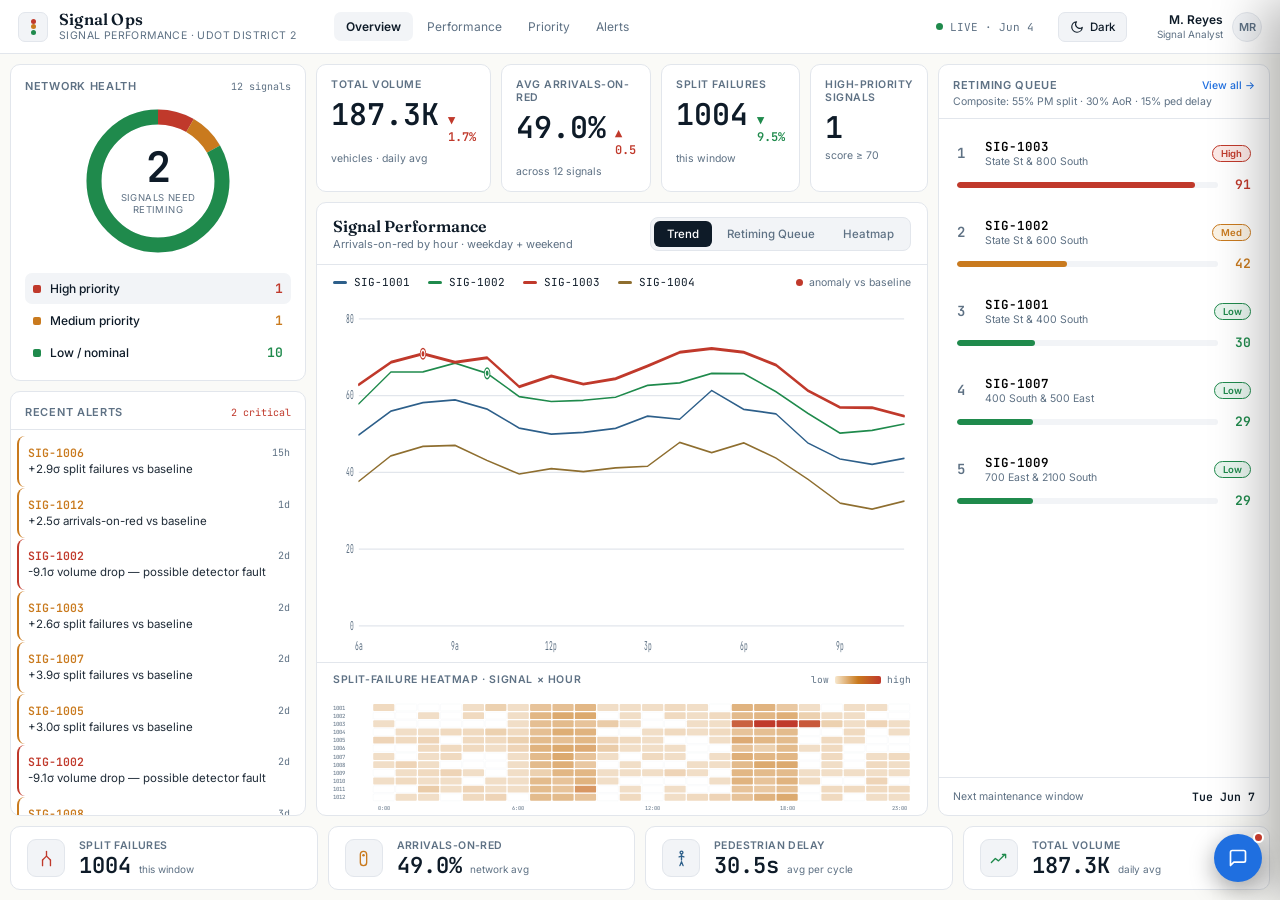
==== commit 8e94f55c: "Redesign as navy command center (Claude Design handoff) Implement "Signal Performance Dashboard.dc.h" ====
--- a/index.html
+++ b/index.html
@@ -2,230 +2,121 @@
 <html lang="en">
 <head>
 <meta charset="UTF-8" />
-<meta name="viewport" content="width=device-width, initial-scale=1.0" />
-<title>Signal Performance</title>
+<meta name="viewport" content="width=device-width, initial-scale=1.0, viewport-fit=cover" />
+<title>Signal Performance — Command Center</title>
+<meta name="description" content="DOT signal operations command center: which signals are misbehaving, and which to retime first. Live-computed from an ATSPM-style pipeline." />
 <link rel="preconnect" href="https://fonts.googleapis.com" />
 <link rel="preconnect" href="https://fonts.gstatic.com" crossorigin />
-<link href="https://fonts.googleapis.com/css2?family=Fraunces:opsz,wght@9..40,400;9..40,500;9..40,600&family=Inter:wght@400;500;600&family=JetBrains+Mono:wght@400;500&display=swap" rel="stylesheet" />
-<script>(function(){try{var s=localStorage.getItem('sp_theme');var d=s?s==='dark':matchMedia('(prefers-color-scheme:dark)').matches;if(d)document.documentElement.setAttribute('data-theme','dark');}catch(e){}})();</script>
-<link rel="stylesheet" href="styles.css" />
-<link rel="stylesheet" href="components.css" />
+<link href="https://fonts.googleapis.com/css2?family=Fraunces:opsz,wght@9..144,400;9..144,500;9..144,600&family=Inter:wght@400;500;600&family=JetBrains+Mono:wght@400;500;600&display=swap" rel="stylesheet" />
+<script>(function(){try{var s=localStorage.getItem('sp_theme');var d=s?s==='dark':(window.matchMedia&&matchMedia('(prefers-color-scheme:dark)').matches);document.documentElement.setAttribute('data-theme', d?'dark':'light');}catch(e){document.documentElement.setAttribute('data-theme','dark');}})();</script>
+<link rel="stylesheet" href="app.css" />
 </head>
 <body>
-<div class="progress-line" id="progress"></div>
+<div class="app">
 
-<div class="app">
-  <!-- ================= TOP BAR ================= -->
-  <header class="topbar">
+  <!-- HEADER -->
+  <header class="hdr">
     <div class="brand">
-      <span class="brand-mark" aria-hidden="true">
-        <svg width="13" height="13" viewBox="0 0 13 13" fill="none">
-          <circle cx="6.5" cy="2.6" r="1.7" fill="#C0392B"/>
-          <circle cx="6.5" cy="6.5" r="1.7" fill="#C97A1E"/>
-          <circle cx="6.5" cy="10.4" r="1.7" fill="#1F6E43"/>
-        </svg>
-      </span>
-      <span class="brand-name">Signal Performance</span>
+      <div class="brand-mk" aria-hidden="true"><i class="r"></i><i class="a"></i><i class="g"></i></div>
+      <div>
+        <div class="brand-t1">Signal&nbsp;Ops</div>
+        <div class="brand-t2">SIGNAL PERFORMANCE · UDOT DISTRICT 2</div>
+      </div>
     </div>
-    <div class="topbar-spacer"></div>
-    <div class="topbar-date">
-      <svg width="13" height="13" viewBox="0 0 24 24" fill="none" stroke="currentColor" stroke-width="2"><rect x="3" y="4" width="18" height="18" rx="2"/><path d="M16 2v4M8 2v4M3 10h18"/></svg>
-      <span id="topbarDate">Thu Jun 4</span>
-    </div>
-    <button class="topbar-theme" id="asstBtn" aria-label="Open dashboard assistant" aria-expanded="false" title="Ask the dashboard">
-      <svg width="15" height="15" viewBox="0 0 24 24" fill="none" stroke="currentColor" stroke-width="2" stroke-linecap="round" stroke-linejoin="round"><path d="M21 15a2 2 0 0 1-2 2H7l-4 4V5a2 2 0 0 1 2-2h14a2 2 0 0 1 2 2z"/></svg>
+    <nav class="nav" id="nav">
+      <button data-view="trend" class="on">Overview</button>
+      <button data-view="trend">Performance</button>
+      <button data-view="queue">Priority</button>
+      <button data-view="heatmap">Alerts</button>
+    </nav>
+    <div class="spacer"></div>
+    <div class="live"><i></i><span id="liveLabel">LIVE</span></div>
+    <button class="hbtn" id="themeBtn" aria-label="Toggle theme">
+      <svg class="ico-sun" width="14" height="14" viewBox="0 0 24 24" fill="none" stroke="currentColor" stroke-width="2" stroke-linecap="round"><circle cx="12" cy="12" r="4"/><path d="M12 2v2M12 20v2M4.9 4.9l1.4 1.4M17.7 17.7l1.4 1.4M2 12h2M20 12h2M4.9 19.1l1.4-1.4M17.7 6.3l1.4-1.4"/></svg>
+      <svg class="ico-moon" width="14" height="14" viewBox="0 0 24 24" fill="none" stroke="currentColor" stroke-width="2" stroke-linecap="round" stroke-linejoin="round"><path d="M21 12.8A9 9 0 1 1 11.2 3 7 7 0 0 0 21 12.8Z"/></svg>
+      <span id="themeLabel">Theme</span>
     </button>
-    <button class="topbar-theme" id="themeBtn" aria-label="Toggle dark theme" aria-pressed="false" title="Toggle theme">
-      <svg class="icon-sun" width="15" height="15" viewBox="0 0 24 24" fill="none" stroke="currentColor" stroke-width="2" stroke-linecap="round"><circle cx="12" cy="12" r="4"/><path d="M12 2v2M12 20v2M4.9 4.9l1.4 1.4M17.7 17.7l1.4 1.4M2 12h2M20 12h2M4.9 19.1l1.4-1.4M17.7 6.3l1.4-1.4"/></svg>
-      <svg class="icon-moon" width="15" height="15" viewBox="0 0 24 24" fill="none" stroke="currentColor" stroke-width="2" stroke-linecap="round" stroke-linejoin="round"><path d="M21 12.8A9 9 0 1 1 11.2 3 7 7 0 0 0 21 12.8Z"/></svg>
-    </button>
-    <div class="topbar-userwrap">
-      <button class="topbar-user" id="userBtn" aria-haspopup="true" aria-expanded="false" title="A. Reyes — Traffic Operations">AR</button>
-      <div class="user-menu" id="userMenu" role="menu" hidden>
-        <div class="user-menu-id">
-          <div class="user-menu-name">A. Reyes</div>
-          <div class="user-menu-role">Traffic Operations</div>
-        </div>
-        <button class="user-menu-item" role="menuitem" disabled>Settings <span class="demo-tag">demo</span></button>
-        <button class="user-menu-item" role="menuitem" disabled>Sign out <span class="demo-tag">demo</span></button>
-      </div>
+    <div class="user">
+      <div><div class="nm">M. Reyes</div><div class="rl">Signal Analyst</div></div>
+      <div class="av">MR</div>
     </div>
   </header>
 
-  <!-- ================= SIDEBAR ================= -->
-  <aside class="sidebar" id="sidebar">
-    <div class="sidebar-head">
-      <span class="sidebar-title">Filters</span>
-      <button class="sidebar-reset" id="resetFilters">Reset</button>
-    </div>
+  <!-- BODY -->
+  <div class="body">
+    <!-- LEFT RAIL -->
+    <aside class="rail">
+      <section class="card nh fade">
+        <div class="nh-top">
+          <h2 class="sec-t">NETWORK HEALTH</h2>
+          <span class="mono" style="font-size:10px;color:var(--mute)" id="nhCount">12 signals</span>
+        </div>
+        <div id="donut"></div>
+        <div class="nh-rows" id="nhRows"></div>
+      </section>
+      <section class="card alerts fade" style="animation-delay:.06s">
+        <div class="sec-h">
+          <h2 class="sec-t">RECENT ALERTS</h2>
+          <span class="mono" style="font-size:10px;color:var(--alert)" id="alertCrit"></span>
+        </div>
+        <div class="alerts-body" id="alertsBody"></div>
+      </section>
+    </aside>
 
-    <!-- Signals -->
-    <div class="filter-card" id="fc-sigs">
-      <span class="caption">Charted signals</span>
-      <div class="chip-row" id="sigChips"></div>
-    </div>
-
-    <!-- Dates -->
-    <div class="filter-card" id="fc-dates">
-      <span class="caption">Date window</span>
-      <div class="seg" id="dateSeg">
-        <button data-win="3">3d</button>
-        <button data-win="7" class="is-on">7d</button>
-        <button data-win="14">14d</button>
-      </div>
-    </div>
-
-    <!-- Days of week -->
-    <div class="filter-card" id="fc-days">
-      <span class="caption">Days</span>
-      <div class="dow-row" id="dowRow"></div>
-    </div>
-
-    <!-- Sigma threshold -->
-    <div class="filter-card" id="fc-sigma">
-      <span class="caption">Anomaly threshold</span>
-      <div style="display:flex;align-items:baseline;justify-content:space-between">
-        <span style="font-size:12.5px;color:var(--mute)">σ ≥</span>
-        <span class="sigma-val" id="sigmaVal">2.5</span>
-      </div>
-      <input type="range" class="sigma" id="sigmaSlider" min="1" max="5" step="0.5" value="2.5" />
-      <div class="sigma-scale"><span>1σ</span><span>3σ</span><span>5σ</span></div>
-    </div>
-
-    <div class="sample-tag">
-      <span class="pulse-dot"></span>
-      Sample data · <span id="sampleCount">12 signals</span> · refreshed 06:00
-    </div>
-  </aside>
-
-  <!-- ================= MAIN ================= -->
-  <main class="main">
-    <div class="main-inner">
-
-      <!-- Insight banner -->
-      <div class="insight stagger-item" id="insight">
-        <span class="insight-ico" aria-hidden="true">
-          <svg width="20" height="20" viewBox="0 0 24 24" fill="none" stroke="currentColor" stroke-width="1.8" stroke-linecap="round" stroke-linejoin="round"><path d="M9 18h6M10 22h4M12 2a7 7 0 0 0-4 12.7c.6.5 1 1.3 1 2.1V18h6v-1.2c0-.8.4-1.6 1-2.1A7 7 0 0 0 12 2Z"/></svg>
-        </span>
-        <p class="insight-text" id="insightText"></p>
-      </div>
-
-      <!-- KPI strip -->
-      <div class="kpi-strip stagger" id="kpiStrip"></div>
-
-      <!-- Tabs -->
-      <div class="tabs" id="tabs">
-        <button class="tab is-active" data-tab="performance">Performance</button>
-        <button class="tab" data-tab="priority">Priority<span class="tab-count">12</span></button>
-        <button class="tab" data-tab="alerts">Alerts<span class="tab-count" id="alertTabCount">7</span></button>
-        <span class="tab-underline" id="tabUnderline"></span>
-      </div>
-
-      <!-- ===== PERFORMANCE ===== -->
-      <section class="tabpanel is-on" id="panel-performance">
-        <div class="section">
-          <div class="panel">
-            <div class="panel-head">
-              <div>
-                <div class="panel-title">Arrivals-on-Red over window</div>
-                <div class="panel-sub">Hourly, all selected intersections · <span id="lcWindow">May 29 – Jun 4</span></div>
-              </div>
-            </div>
-            <div class="legend-row" id="lineLegend"></div>
-            <div id="lineChart" class="real"></div>
+    <!-- CENTER -->
+    <main class="center">
+      <div class="kpis" id="kpis"></div>
+      <section class="card hero fade" style="animation-delay:.1s">
+        <div class="hero-h">
+          <div>
+            <h2 class="serif">Signal Performance</h2>
+            <p id="heroSub">Arrivals-on-red &amp; split failures</p>
+          </div>
+          <div class="seg" id="seg">
+            <button data-view="trend" class="on">Trend</button>
+            <button data-view="queue">Retiming Queue</button>
+            <button data-view="heatmap">Heatmap</button>
           </div>
         </div>
+        <div class="hero-body" id="heroBody"></div>
+      </section>
+    </main>
 
-        <div class="section">
-          <div class="panel-head" style="padding:0 2px">
-            <div>
-              <div class="panel-title">Hour-of-day pattern</div>
-              <div class="panel-sub">Average arrivals-on-red by hour · shared y-axis</div>
-            </div>
+    <!-- RIGHT RAIL -->
+    <aside class="rail">
+      <section class="card rq fade" style="animation-delay:.14s">
+        <div class="sec-h" style="display:block">
+          <div style="display:flex;align-items:center;justify-content:space-between">
+            <h2 class="sec-t">RETIMING QUEUE</h2>
+            <button id="viewAll" style="font-size:10.5px;font-weight:500;color:var(--accent);background:none;border:none;cursor:pointer">View all →</button>
           </div>
-          <div class="two-col">
-            <div class="panel"><div id="smWeekday" class="real"></div></div>
-            <div class="panel"><div id="smWeekend" class="real"></div></div>
-          </div>
+          <p style="font-size:10.5px;color:var(--mute);margin-top:3px">Composite: 55% PM split · 30% AoR · 15% ped delay</p>
+        </div>
+        <div class="rq-body" id="rqBody"></div>
+        <div class="rq-foot">
+          <span style="font-size:10.5px;color:var(--mute)">Next maintenance window</span>
+          <span class="mono" style="font-size:11.5px;font-weight:600" id="maint">—</span>
         </div>
       </section>
+    </aside>
+  </div>
 
-      <!-- ===== PRIORITY ===== -->
-      <section class="tabpanel" id="panel-priority">
-        <div class="section">
-          <div class="panel">
-            <div class="panel-head">
-              <div>
-                <div class="panel-title">Retiming queue</div>
-                <div class="panel-sub">Ranked by composite score · 12 signals</div>
-              </div>
-              <div class="panel-sub">Click a row for detail</div>
-            </div>
-            <div class="ptable-wrap"><table class="ptable" id="ptable"></table></div>
-          </div>
-        </div>
-
-        <div class="section">
-          <div class="panel">
-            <div class="panel-head">
-              <div>
-                <div class="panel-title">Split failures by hour</div>
-                <div class="panel-sub">Total over window · empty hours left blank</div>
-              </div>
-              <div class="panel-sub" id="heatScale"></div>
-            </div>
-            <div id="heatmap" class="real"></div>
-          </div>
-        </div>
-      </section>
-
-      <!-- ===== ALERTS ===== -->
-      <section class="tabpanel" id="panel-alerts">
-        <div class="section two-col">
-          <div class="panel">
-            <div class="panel-head"><div class="panel-title">Alerts per signal</div></div>
-            <div id="alertBars" class="real"></div>
-          </div>
-          <div class="panel">
-            <div class="panel-head"><div class="panel-title">Severity over time</div></div>
-            <div id="alertScatter" class="real"></div>
-          </div>
-        </div>
-        <div class="section">
-          <div class="alert-feed" id="alertFeed"></div>
-        </div>
-      </section>
-
-    </div>
-  </main>
+  <!-- BOTTOM STRIP -->
+  <footer class="bottom" id="bottom"></footer>
 </div>
 
-<!-- ================= DRAWER ================= -->
+<!-- DRAWER -->
 <div class="scrim" id="scrim"></div>
-<aside class="drawer" id="drawer" aria-hidden="true">
-  <div class="drawer-head">
-    <div>
-      <div class="drawer-id"><span class="sdot" id="drawerDot" style="width:9px;height:9px;border-radius:50%;display:inline-block"></span><span id="drawerId"></span></div>
-      <div class="drawer-title" id="drawerTitle"></div>
-    </div>
-    <button class="drawer-close" id="drawerClose" aria-label="Close">
-      <svg width="14" height="14" viewBox="0 0 24 24" fill="none" stroke="currentColor" stroke-width="2"><path d="M18 6 6 18M6 6l12 12"/></svg>
-    </button>
-  </div>
-  <div class="drawer-body" id="drawerBody"></div>
-  <div class="drawer-foot">
-    <button class="btn btn--primary" style="flex:1;justify-content:center">Open retiming ticket</button>
-    <button class="btn btn--ghost">Export</button>
-  </div>
-</aside>
+<aside class="drawer" id="drawer" aria-hidden="true"></aside>
 
-<!-- ================= ASSISTANT ================= -->
+<!-- ASSISTANT -->
+<button class="asst-fab" id="asstFab" aria-label="Ask the dashboard">
+  <svg width="20" height="20" viewBox="0 0 24 24" fill="none" stroke="currentColor" stroke-width="2" stroke-linecap="round" stroke-linejoin="round"><path d="M21 15a2 2 0 0 1-2 2H7l-4 4V5a2 2 0 0 1 2-2h14a2 2 0 0 1 2 2z"/></svg>
+</button>
 <aside class="asst" id="asst" aria-hidden="true">
-  <div class="asst-head">
-    <div class="asst-title"><span class="asst-dot"></span> Dashboard assistant</div>
-    <button class="asst-close" id="asstClose" aria-label="Close assistant">
-      <svg width="13" height="13" viewBox="0 0 24 24" fill="none" stroke="currentColor" stroke-width="2"><path d="M18 6 6 18M6 6l12 12"/></svg>
-    </button>
+  <div class="asst-h">
+    <div class="t"><i></i> Dashboard assistant</div>
+    <button class="asst-x" id="asstX" aria-label="Close">✕</button>
   </div>
   <div class="asst-body" id="asstBody"></div>
   <div class="asst-chips" id="asstChips"></div>
@@ -237,11 +128,7 @@
   </form>
 </aside>
 
-<!-- footer note -->
-<a href="component-sheet.html" style="position:fixed;bottom:14px;right:18px;font-size:11.5px;color:var(--mute);font-family:var(--mono);text-decoration:none;border:1px solid var(--line);background:var(--surface);padding:5px 9px;border-radius:7px;z-index:40">Component sheet ↗</a>
-
 <script src="data.js"></script>
-<script src="charts.js"></script>
 <script src="app.js"></script>
 </body>
 </html>
--- a/app.css
+++ b/app.css
@@ -0,0 +1,218 @@
+/* ============================================================
+   Signal Performance Dashboard — Command Center
+   Navy NOC theme (+ light), implemented from the Claude Design handoff
+   "Signal Performance Dashboard.dc.html", wired to the real pipeline.
+   ============================================================ */
+*{box-sizing:border-box;margin:0;padding:0}
+html,body{height:100%}
+:root[data-theme="dark"]{
+  --bg:#01101F; --topbar:#000F1C; --surface:#0A1C2E; --surface-alt:#0E2438; --line:#13314D;
+  --ink:#E8F0F8; --mute:#8AA0B5; --accent:#2E8BFF; --healthy:#3FBF6A; --amber:#E0A93C; --alert:#E5573E;
+  --s1:#5B93C4; --s2:#4FB07A; --s3:#E5675A; --s4:#C2A055;
+}
+:root,:root[data-theme="light"]{
+  --bg:#FAFAF7; --topbar:#FFFFFF; --surface:#FFFFFF; --surface-alt:#F2F4F7; --line:#E2E6EC;
+  --ink:#0E1B28; --mute:#5E7184; --accent:#1F6FE0; --healthy:#1F8A4C; --amber:#C97A1E; --alert:#C0392B;
+  --s1:#2D5F8A; --s2:#1F8A4C; --s3:#C0392B; --s4:#8E6E2F;
+}
+body{font-family:'Inter',system-ui,sans-serif;-webkit-font-smoothing:antialiased;background:var(--bg);color:var(--ink)}
+.mono{font-family:'JetBrains Mono',ui-monospace,monospace}
+.serif{font-family:'Fraunces',Georgia,serif}
+::-webkit-scrollbar{width:8px;height:8px}
+::-webkit-scrollbar-thumb{background:var(--line);border-radius:8px}
+::-webkit-scrollbar-track{background:transparent}
+button{font-family:inherit}
+
+@keyframes fadeUp{from{opacity:0;transform:translateY(10px)}to{opacity:1;transform:none}}
+@keyframes pulseRing{0%{transform:scale(1);opacity:.55}70%{transform:scale(2.6);opacity:0}100%{transform:scale(2.6);opacity:0}}
+@keyframes drawerIn{from{transform:translateX(100%)}to{transform:none}}
+@media (prefers-reduced-motion: reduce){*{animation:none !important;transition:none !important}}
+
+.app{height:100vh;display:flex;flex-direction:column;background:var(--bg);overflow:hidden}
+
+/* header */
+.hdr{flex:0 0 auto;height:54px;display:flex;align-items:center;gap:24px;padding:0 18px;background:var(--topbar);border-bottom:1px solid var(--line)}
+.brand{display:flex;align-items:center;gap:11px}
+.brand-mk{width:30px;height:30px;border-radius:7px;background:var(--surface-alt);border:1px solid var(--line);display:flex;align-items:center;justify-content:center;position:relative}
+.brand-mk i{width:5px;height:5px;border-radius:50%;position:absolute}
+.brand-mk .r{background:var(--alert);top:6px}.brand-mk .a{background:var(--amber)}.brand-mk .g{background:var(--healthy);bottom:6px}
+.brand-t1{font-family:'Fraunces',serif;font-weight:600;font-size:16px;letter-spacing:.2px;line-height:1.1}
+.brand-t2{font-size:10.5px;color:var(--mute);letter-spacing:.4px}
+.nav{display:flex;align-items:center;gap:2px;margin-left:14px}
+.nav button{font-size:12px;color:var(--mute);padding:7px 12px;border-radius:7px;background:none;border:none;cursor:pointer}
+.nav button.on{font-weight:600;color:var(--ink);background:var(--surface-alt)}
+.nav button:hover{color:var(--ink)}
+.spacer{flex:1}
+.live{display:flex;align-items:center;gap:7px;font-family:'JetBrains Mono',monospace;font-size:11px;color:var(--mute)}
+.live i{width:7px;height:7px;border-radius:50%;background:var(--healthy)}
+.hbtn{font-size:11.5px;font-weight:500;color:var(--ink);background:var(--surface-alt);border:1px solid var(--line);border-radius:7px;padding:7px 11px;cursor:pointer;display:flex;align-items:center;gap:6px}
+.hbtn:hover{border-color:var(--mute)}
+.hbtn svg{display:block}
+.user{display:flex;align-items:center;gap:9px;padding-left:6px}
+.user .nm{font-size:12px;font-weight:600;text-align:right;line-height:1.2}
+.user .rl{font-size:10px;color:var(--mute);text-align:right}
+.user .av{width:30px;height:30px;border-radius:50%;background:var(--surface-alt);border:1px solid var(--line);display:flex;align-items:center;justify-content:center;font-size:11px;font-weight:600;color:var(--mute)}
+
+/* body grid */
+.body{flex:1;min-height:0;display:grid;grid-template-columns:296px 1fr 332px;gap:10px;padding:10px;overflow:hidden}
+.rail{min-height:0;display:flex;flex-direction:column;gap:10px}
+.card{background:var(--surface);border:1px solid var(--line);border-radius:10px}
+.fade{animation:fadeUp .5s cubic-bezier(0.2,0,0,1) both}
+
+.sec-h{display:flex;align-items:center;justify-content:space-between;padding:13px 14px 10px;border-bottom:1px solid var(--line)}
+.sec-t{font-size:11px;font-weight:600;letter-spacing:.7px;color:var(--mute)}
+
+/* network health */
+.nh{flex:0 0 auto;padding:14px 14px 12px}
+.nh-top{display:flex;align-items:center;justify-content:space-between;margin-bottom:6px}
+.nh-rows{display:flex;flex-direction:column;gap:1px;margin-top:10px}
+.nh-row{display:flex;align-items:center;gap:9px;padding:7px 8px;border-radius:7px}
+.nh-row.hi{background:var(--surface-alt)}
+.nh-row .sw{width:8px;height:8px;border-radius:2px;flex:0 0 auto}
+.nh-row .lb{font-size:12px;font-weight:500;flex:1}
+.nh-row .vn{font-family:'JetBrains Mono',monospace;font-size:13px;font-weight:600}
+
+/* alerts list */
+.alerts{flex:1;min-height:0;display:flex;flex-direction:column}
+.alerts-body{flex:1;min-height:0;overflow-y:auto;padding:6px}
+.alert{width:100%;text-align:left;display:flex;gap:10px;padding:9px;border:none;background:transparent;border-radius:8px;cursor:pointer;border-left:2px solid var(--mute);margin-bottom:1px}
+.alert:hover{background:var(--surface-alt)}
+.alert .r1{display:flex;align-items:center;gap:7px;margin-bottom:2px}
+.alert .id{font-family:'JetBrains Mono',monospace;font-size:11.5px;font-weight:600}
+.alert .tm{font-family:'JetBrains Mono',monospace;font-size:10px;color:var(--mute);margin-left:auto}
+.alert .rs{font-size:11.5px;color:var(--ink);line-height:1.35;opacity:.92}
+
+/* center */
+.center{min-height:0;display:flex;flex-direction:column;gap:10px}
+.kpis{flex:0 0 auto;display:grid;grid-template-columns:repeat(4,1fr);gap:10px}
+.kpi{padding:13px 14px}
+.kpi .lb{font-size:10.5px;font-weight:600;letter-spacing:.5px;color:var(--mute);text-transform:uppercase}
+.kpi .row{display:flex;align-items:baseline;gap:9px;margin-top:8px}
+.kpi .vn{font-family:'JetBrains Mono',monospace;font-size:30px;font-weight:600;line-height:1}
+.kpi .dl{font-family:'JetBrains Mono',monospace;font-size:12px;font-weight:600}
+.kpi .sb{font-size:10.5px;color:var(--mute);margin-top:7px}
+
+.hero{flex:1;min-height:0;display:flex;flex-direction:column}
+.hero-h{flex:0 0 auto;display:flex;align-items:center;justify-content:space-between;padding:13px 16px;border-bottom:1px solid var(--line)}
+.hero-h h2{font-family:'Fraunces',serif;font-size:16px;font-weight:600}
+.hero-h p{font-size:11px;color:var(--mute);margin-top:1px}
+.seg{display:flex;gap:2px;background:var(--surface-alt);border:1px solid var(--line);border-radius:8px;padding:3px}
+.seg button{font-size:11.5px;font-weight:500;padding:6px 13px;border-radius:6px;border:none;cursor:pointer;background:transparent;color:var(--mute)}
+.seg button.on{background:var(--ink);color:var(--surface)}
+.hero-body{flex:1;min-height:0;display:flex;flex-direction:column}
+.legend{flex:0 0 auto;display:flex;align-items:center;gap:18px;padding:10px 16px 4px;flex-wrap:wrap}
+.legend span.l{display:inline-flex;align-items:center;gap:7px;font-family:'JetBrains Mono',monospace;font-size:11px;color:var(--ink)}
+.legend span.l i{width:14px;height:3px;border-radius:2px}
+.legend .an{margin-left:auto;font-size:10.5px;color:var(--mute);display:inline-flex;align-items:center;gap:6px}
+.legend .an i{width:7px;height:7px;border-radius:50%;background:var(--alert)}
+.trend-wrap{flex:1.3;min-height:0;padding:4px 14px 0}
+.heat-foot{flex:0 0 auto;border-top:1px solid var(--line);padding:10px 16px 12px}
+.heat-foot .r{display:flex;align-items:center;justify-content:space-between;margin-bottom:6px}
+.heat-foot h3{font-size:10.5px;font-weight:600;letter-spacing:.6px;color:var(--mute)}
+.scale{display:flex;align-items:center;gap:6px;font-family:'JetBrains Mono',monospace;font-size:9.5px;color:var(--mute)}
+.scale i{width:46px;height:8px;border-radius:2px;background:linear-gradient(90deg,rgba(224,162,60,.25),var(--amber),var(--alert))}
+
+/* queue table */
+.qtable-wrap{flex:1;min-height:0;overflow:auto}
+table.qt{width:100%;border-collapse:collapse;font-size:12px}
+table.qt th{text-align:left;font-size:10px;font-weight:600;letter-spacing:.5px;color:var(--mute);padding:11px 12px;border-bottom:1px solid var(--line);position:sticky;top:0;background:var(--surface);z-index:1;white-space:nowrap}
+table.qt th.r,table.qt td.r{text-align:right}
+table.qt th.c,table.qt td.c{text-align:center}
+table.qt td{padding:10px 12px;border-bottom:1px solid var(--line)}
+table.qt tbody tr{cursor:pointer}
+table.qt tbody tr:hover{background:var(--surface-alt)}
+.bar{flex:1;height:6px;background:var(--surface-alt);border-radius:3px;overflow:hidden}
+.bar i{display:block;height:100%;border-radius:3px;transition:width .7s cubic-bezier(0.2,0,0,1)}
+.pill{display:inline-block;font-size:10.5px;font-weight:600;padding:3px 9px;border-radius:20px}
+
+/* right rail */
+.rq{flex:1;min-height:0;display:flex;flex-direction:column}
+.rq-body{flex:1;min-height:0;overflow-y:auto;padding:8px}
+.rq-item{width:100%;text-align:left;display:block;padding:11px 10px;border:none;background:transparent;border-radius:9px;cursor:pointer;margin-bottom:2px}
+.rq-item:hover{background:var(--surface-alt)}
+.rq-r1{display:flex;align-items:center;gap:10px;margin-bottom:8px}
+.rq-rank{font-family:'JetBrains Mono',monospace;font-size:14px;font-weight:600;color:var(--mute);width:18px}
+.rq-id{font-family:'JetBrains Mono',monospace;font-size:12.5px;font-weight:600}
+.rq-loc{font-size:10.5px;color:var(--mute);white-space:nowrap;overflow:hidden;text-overflow:ellipsis}
+.rq-r2{display:flex;align-items:center;gap:9px}
+.rq-score{font-family:'JetBrains Mono',monospace;font-size:13px;font-weight:600;width:24px;text-align:right}
+.rq-foot{flex:0 0 auto;padding:11px 14px;border-top:1px solid var(--line);display:flex;align-items:center;justify-content:space-between}
+
+/* bottom strip */
+.bottom{flex:0 0 auto;display:grid;grid-template-columns:repeat(4,1fr);gap:10px;padding:0 10px 10px}
+.bm{padding:12px 16px;display:flex;align-items:center;gap:14px}
+.bm .ic{width:38px;height:38px;border-radius:9px;background:var(--surface-alt);border:1px solid var(--line);display:flex;align-items:center;justify-content:center;flex:0 0 auto}
+.bm .lb{font-size:10.5px;font-weight:600;letter-spacing:.4px;color:var(--mute);text-transform:uppercase}
+.bm .row{display:flex;align-items:baseline;gap:8px;margin-top:3px}
+.bm .vn{font-family:'JetBrains Mono',monospace;font-size:22px;font-weight:600;line-height:1}
+.bm .un{font-size:10px;color:var(--mute)}
+
+/* drawer */
+.scrim{position:fixed;inset:0;background:rgba(0,0,0,.42);z-index:40;opacity:0;pointer-events:none;transition:opacity .2s}
+.scrim.on{opacity:1;pointer-events:auto}
+.drawer{position:fixed;top:0;right:0;bottom:0;width:420px;max-width:94vw;background:var(--surface);border-left:1px solid var(--line);z-index:41;display:flex;flex-direction:column;transform:translateX(100%);transition:transform .22s cubic-bezier(0.2,0,0,1);box-shadow:-18px 0 48px rgba(0,0,0,.28)}
+.drawer.on{transform:none}
+.dr-h{flex:0 0 auto;display:flex;align-items:flex-start;justify-content:space-between;padding:18px 20px 16px;border-bottom:1px solid var(--line)}
+.dr-h .id{font-family:'JetBrains Mono',monospace;font-size:15px;font-weight:600}
+.dr-h .loc{font-family:'Fraunces',serif;font-size:17px;font-weight:600;margin-top:6px}
+.dr-h .sub{font-size:11px;color:var(--mute);margin-top:2px}
+.dr-x{width:30px;height:30px;border-radius:7px;background:var(--surface-alt);border:1px solid var(--line);color:var(--mute);cursor:pointer;font-size:16px;line-height:1;flex:0 0 auto}
+.dr-body{flex:1;min-height:0;overflow-y:auto;padding:18px 20px}
+.dr-score{display:flex;align-items:center;gap:18px;background:var(--surface-alt);border:1px solid var(--line);border-radius:10px;padding:16px 18px;margin-bottom:18px}
+.dr-score .big{font-family:'JetBrains Mono',monospace;font-size:46px;font-weight:600;line-height:.9}
+.dr-score .cap{font-size:10px;color:var(--mute);letter-spacing:.4px;margin-top:4px}
+.dr-h3{font-size:10.5px;font-weight:600;letter-spacing:.6px;color:var(--mute);margin-bottom:11px}
+.comp{display:flex;flex-direction:column;gap:13px;margin-bottom:22px}
+.comp .r{display:flex;justify-content:space-between;margin-bottom:5px}
+.comp .r .l{font-size:12px}.comp .r .w{font-family:'JetBrains Mono',monospace;font-size:11px;color:var(--mute)}
+.comp .track{height:7px;background:var(--surface-alt);border-radius:4px;overflow:hidden}
+.comp .track i{display:block;height:100%;border-radius:4px;transition:width .7s cubic-bezier(0.2,0,0,1)}
+.dr-metrics{display:grid;grid-template-columns:1fr 1fr;gap:10px;margin-bottom:20px}
+.dr-m{background:var(--surface-alt);border:1px solid var(--line);border-radius:9px;padding:12px 13px}
+.dr-m .l{font-size:10px;color:var(--mute);text-transform:uppercase;letter-spacing:.4px}
+.dr-m .v{font-family:'JetBrains Mono',monospace;font-size:21px;font-weight:600;margin-top:5px}
+.dr-fault{display:flex;gap:10px;background:rgba(229,87,62,.1);border:1px solid var(--alert);border-radius:9px;padding:12px 13px;margin-bottom:18px;font-size:11.5px;line-height:1.4}
+.dr-fault b{color:var(--alert)}
+.dr-foot{flex:0 0 auto;display:flex;gap:9px;padding:14px 20px;border-top:1px solid var(--line)}
+.dr-foot .primary{flex:1;font-size:12.5px;font-weight:600;color:#fff;background:var(--accent);border:none;border-radius:8px;padding:11px;cursor:pointer}
+.dr-foot .ghost{font-size:12.5px;font-weight:500;color:var(--ink);background:var(--surface-alt);border:1px solid var(--line);border-radius:8px;padding:11px 14px;cursor:pointer}
+.demo-tag{font-family:'JetBrains Mono',monospace;font-size:8.5px;letter-spacing:.04em;text-transform:uppercase;color:var(--mute);border:1px solid var(--line);border-radius:4px;padding:1px 5px;margin-left:6px}
+
+/* assistant */
+.asst-fab{position:fixed;right:18px;bottom:18px;z-index:45;width:48px;height:48px;border-radius:50%;background:var(--accent);color:#fff;border:none;cursor:pointer;display:grid;place-items:center;box-shadow:0 8px 24px rgba(0,0,0,.35)}
+.asst-fab .nudge{position:absolute;top:-2px;right:-2px;width:11px;height:11px;border-radius:50%;background:var(--alert);border:2px solid var(--surface)}
+.asst{position:fixed;right:18px;bottom:78px;z-index:46;width:360px;max-width:calc(100vw - 28px);height:min(70vh,540px);display:flex;flex-direction:column;background:var(--surface);border:1px solid var(--line);border-radius:14px;box-shadow:0 18px 50px rgba(0,0,0,.4);opacity:0;transform:translateY(10px) scale(.98);pointer-events:none;transition:opacity .16s,transform .16s}
+.asst.on{opacity:1;transform:none;pointer-events:auto}
+.asst-h{display:flex;align-items:center;justify-content:space-between;padding:13px 14px;border-bottom:1px solid var(--line)}
+.asst-h .t{display:flex;align-items:center;gap:8px;font-family:'Fraunces',serif;font-size:14.5px;font-weight:600}
+.asst-h .t i{width:7px;height:7px;border-radius:50%;background:var(--healthy)}
+.asst-x{background:none;border:1px solid var(--line);border-radius:7px;width:26px;height:26px;color:var(--mute);cursor:pointer}
+.asst-body{flex:1;overflow-y:auto;padding:14px;display:flex;flex-direction:column;gap:10px}
+.asst-msg{max-width:86%;font-size:13.5px;line-height:1.5;border-radius:12px;padding:9px 12px}
+.asst-msg.bot{align-self:flex-start;background:var(--surface-alt);border:1px solid var(--line);border-bottom-left-radius:4px}
+.asst-msg.user{align-self:flex-end;background:var(--accent);color:#fff;border-bottom-right-radius:4px}
+.asst-msg ul{margin:4px 0 0;padding-left:18px}
+.asst-act{margin-top:8px;font-size:12.5px;color:var(--ink);background:var(--surface);border:1px solid var(--line);border-radius:7px;padding:5px 10px;cursor:pointer}
+.asst-chips{display:flex;flex-wrap:wrap;gap:6px;padding:0 14px 10px}
+.asst-chip{font-size:12px;color:var(--mute);background:var(--surface-alt);border:1px solid var(--line);border-radius:20px;padding:5px 11px;cursor:pointer}
+.asst-chip:hover{color:var(--ink)}
+.asst-form{display:flex;gap:8px;padding:12px 14px;border-top:1px solid var(--line)}
+.asst-form input{flex:1;min-width:0;height:36px;padding:0 12px;border:1px solid var(--line);border-radius:8px;background:var(--bg);color:var(--ink);font-size:13.5px}
+.asst-form input:focus{outline:none;border-color:var(--accent)}
+.asst-send{width:36px;height:36px;flex:0 0 auto;background:var(--accent);color:#fff;border:none;border-radius:8px;cursor:pointer}
+
+/* responsive */
+@media (max-width:1180px){
+  .body{grid-template-columns:1fr;overflow-y:auto}
+  .rail,.center{min-height:auto}
+  .alerts{min-height:320px}
+  .hero{min-height:560px}
+}
+@media (max-width:680px){
+  .hdr{gap:12px;padding:0 12px}
+  .nav,.user .nm,.user .rl,.live{display:none}
+  .kpis{grid-template-columns:1fr 1fr}
+  .bottom{grid-template-columns:1fr 1fr}
+  .seg button{padding:6px 9px}
+  .drawer{width:100%}
+}
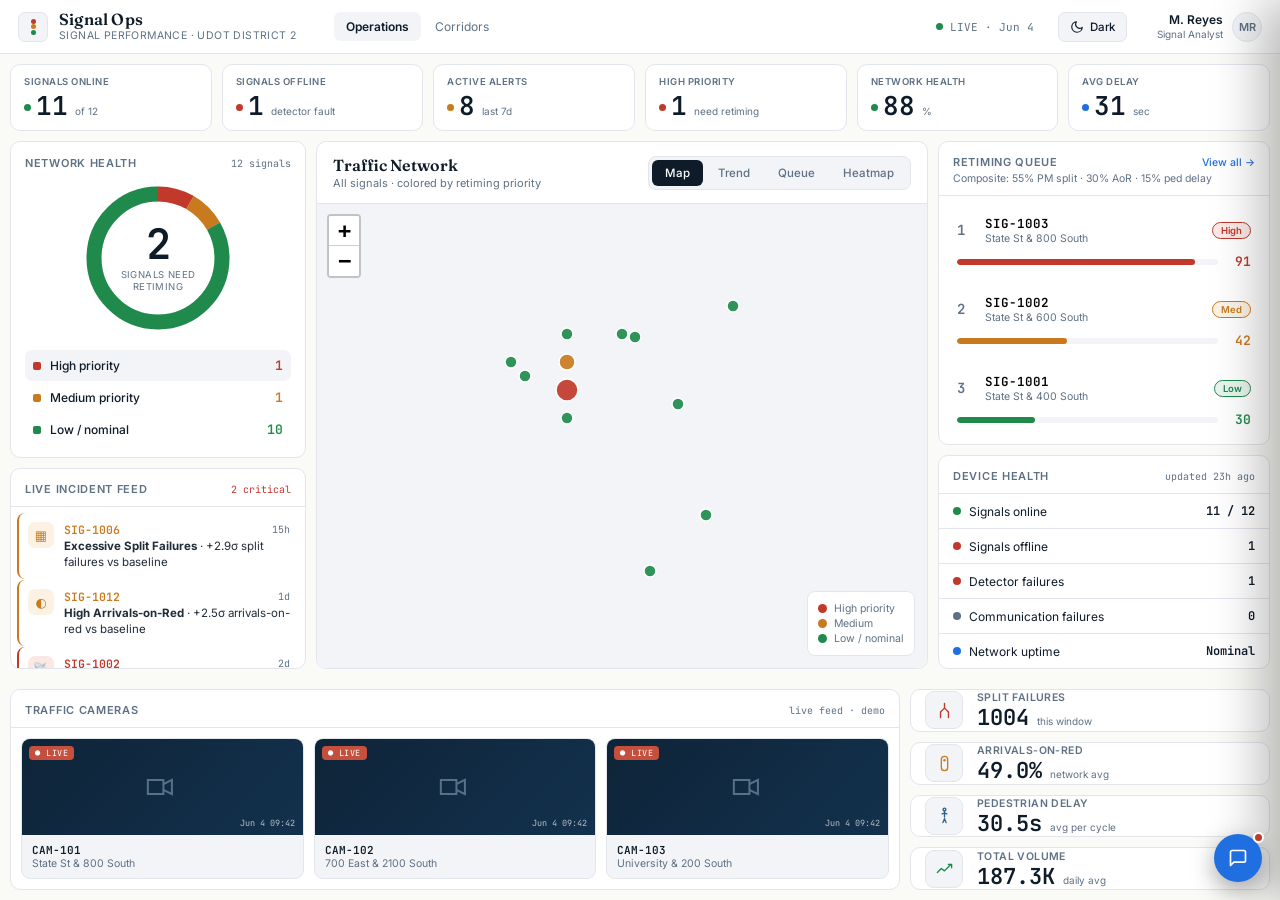
==== commit adaf18cf: "Add Traffic Management Center layer (map, ops KPIs, incidents, corridors) Wrap the existing analytic" ====
--- a/index.html
+++ b/index.html
@@ -9,6 +9,7 @@
 <link rel="preconnect" href="https://fonts.gstatic.com" crossorigin />
 <link href="https://fonts.googleapis.com/css2?family=Fraunces:opsz,wght@9..144,400;9..144,500;9..144,600&family=Inter:wght@400;500;600&family=JetBrains+Mono:wght@400;500;600&display=swap" rel="stylesheet" />
 <script>(function(){try{var s=localStorage.getItem('sp_theme');var d=s?s==='dark':(window.matchMedia&&matchMedia('(prefers-color-scheme:dark)').matches);document.documentElement.setAttribute('data-theme', d?'dark':'light');}catch(e){document.documentElement.setAttribute('data-theme','dark');}})();</script>
+<link rel="stylesheet" href="vendor/leaflet.css" />
 <link rel="stylesheet" href="app.css" />
 </head>
 <body>
@@ -24,10 +25,8 @@
       </div>
     </div>
     <nav class="nav" id="nav">
-      <button data-view="trend" class="on">Overview</button>
-      <button data-view="trend">Performance</button>
-      <button data-view="queue">Priority</button>
-      <button data-view="heatmap">Alerts</button>
+      <button data-page="ops" class="on">Operations</button>
+      <button data-page="corridors">Corridors</button>
     </nav>
     <div class="spacer"></div>
     <div class="live"><i></i><span id="liveLabel">LIVE</span></div>
@@ -41,6 +40,11 @@
       <div class="av">MR</div>
     </div>
   </header>
+
+  <!-- OPERATIONS PAGE -->
+  <div id="page-ops">
+  <!-- OPS KPI STRIP -->
+  <div class="opsbar" id="opsKpis"></div>
 
   <!-- BODY -->
   <div class="body">
@@ -56,7 +60,7 @@
       </section>
       <section class="card alerts fade" style="animation-delay:.06s">
         <div class="sec-h">
-          <h2 class="sec-t">RECENT ALERTS</h2>
+          <h2 class="sec-t">LIVE INCIDENT FEED</h2>
           <span class="mono" style="font-size:10px;color:var(--alert)" id="alertCrit"></span>
         </div>
         <div class="alerts-body" id="alertsBody"></div>
@@ -65,16 +69,16 @@
 
     <!-- CENTER -->
     <main class="center">
-      <div class="kpis" id="kpis"></div>
       <section class="card hero fade" style="animation-delay:.1s">
         <div class="hero-h">
           <div>
-            <h2 class="serif">Signal Performance</h2>
-            <p id="heroSub">Arrivals-on-red &amp; split failures</p>
+            <h2 class="serif" id="heroTitle">Traffic Network</h2>
+            <p id="heroSub">All signals · colored by retiming priority</p>
           </div>
           <div class="seg" id="seg">
-            <button data-view="trend" class="on">Trend</button>
-            <button data-view="queue">Retiming Queue</button>
+            <button data-view="map" class="on">Map</button>
+            <button data-view="trend">Trend</button>
+            <button data-view="queue">Queue</button>
             <button data-view="heatmap">Heatmap</button>
           </div>
         </div>
@@ -93,16 +97,28 @@
           <p style="font-size:10.5px;color:var(--mute);margin-top:3px">Composite: 55% PM split · 30% AoR · 15% ped delay</p>
         </div>
         <div class="rq-body" id="rqBody"></div>
-        <div class="rq-foot">
-          <span style="font-size:10.5px;color:var(--mute)">Next maintenance window</span>
-          <span class="mono" style="font-size:11.5px;font-weight:600" id="maint">—</span>
-        </div>
+      </section>
+      <section class="card dev fade" style="animation-delay:.16s">
+        <div class="sec-h"><h2 class="sec-t">DEVICE HEALTH</h2><span class="mono" style="font-size:10px;color:var(--mute)" id="devUpd"></span></div>
+        <div id="devBody"></div>
       </section>
     </aside>
   </div>
 
-  <!-- BOTTOM STRIP -->
-  <footer class="bottom" id="bottom"></footer>
+  <!-- BOTTOM: CAMERAS + METRIC TOTALS -->
+  <footer class="bottom-tmc">
+    <section class="card cams">
+      <div class="sec-h"><h2 class="sec-t">TRAFFIC CAMERAS</h2><span class="mono" style="font-size:10px;color:var(--mute)">live feed · demo</span></div>
+      <div class="cam-row" id="cams"></div>
+    </section>
+    <div class="metrics-mini" id="bottom"></div>
+  </footer>
+  </div>
+
+  <!-- CORRIDORS PAGE -->
+  <div id="page-corridors" style="display:none">
+    <div class="corr-wrap" id="corrWrap"></div>
+  </div>
 </div>
 
 <!-- DRAWER -->
@@ -128,6 +144,7 @@
   </form>
 </aside>
 
+<script src="vendor/leaflet.js"></script>
 <script src="data.js"></script>
 <script src="app.js"></script>
 </body>
--- a/vendor/leaflet.css
+++ b/vendor/leaflet.css
@@ -0,0 +1,661 @@
+/* required styles */
+
+.leaflet-pane,
+.leaflet-tile,
+.leaflet-marker-icon,
+.leaflet-marker-shadow,
+.leaflet-tile-container,
+.leaflet-pane > svg,
+.leaflet-pane > canvas,
+.leaflet-zoom-box,
+.leaflet-image-layer,
+.leaflet-layer {
+	position: absolute;
+	left: 0;
+	top: 0;
+	}
+.leaflet-container {
+	overflow: hidden;
+	}
+.leaflet-tile,
+.leaflet-marker-icon,
+.leaflet-marker-shadow {
+	-webkit-user-select: none;
+	   -moz-user-select: none;
+	        user-select: none;
+	  -webkit-user-drag: none;
+	}
+/* Prevents IE11 from highlighting tiles in blue */
+.leaflet-tile::selection {
+	background: transparent;
+}
+/* Safari renders non-retina tile on retina better with this, but Chrome is worse */
+.leaflet-safari .leaflet-tile {
+	image-rendering: -webkit-optimize-contrast;
+	}
+/* hack that prevents hw layers "stretching" when loading new tiles */
+.leaflet-safari .leaflet-tile-container {
+	width: 1600px;
+	height: 1600px;
+	-webkit-transform-origin: 0 0;
+	}
+.leaflet-marker-icon,
+.leaflet-marker-shadow {
+	display: block;
+	}
+/* .leaflet-container svg: reset svg max-width decleration shipped in Joomla! (joomla.org) 3.x */
+/* .leaflet-container img: map is broken in FF if you have max-width: 100% on tiles */
+.leaflet-container .leaflet-overlay-pane svg {
+	max-width: none !important;
+	max-height: none !important;
+	}
+.leaflet-container .leaflet-marker-pane img,
+.leaflet-container .leaflet-shadow-pane img,
+.leaflet-container .leaflet-tile-pane img,
+.leaflet-container img.leaflet-image-layer,
+.leaflet-container .leaflet-tile {
+	max-width: none !important;
+	max-height: none !important;
+	width: auto;
+	padding: 0;
+	}
+
+.leaflet-container img.leaflet-tile {
+	/* See: https://bugs.chromium.org/p/chromium/issues/detail?id=600120 */
+	mix-blend-mode: plus-lighter;
+}
+
+.leaflet-container.leaflet-touch-zoom {
+	-ms-touch-action: pan-x pan-y;
+	touch-action: pan-x pan-y;
+	}
+.leaflet-container.leaflet-touch-drag {
+	-ms-touch-action: pinch-zoom;
+	/* Fallback for FF which doesn't support pinch-zoom */
+	touch-action: none;
+	touch-action: pinch-zoom;
+}
+.leaflet-container.leaflet-touch-drag.leaflet-touch-zoom {
+	-ms-touch-action: none;
+	touch-action: none;
+}
+.leaflet-container {
+	-webkit-tap-highlight-color: transparent;
+}
+.leaflet-container a {
+	-webkit-tap-highlight-color: rgba(51, 181, 229, 0.4);
+}
+.leaflet-tile {
+	filter: inherit;
+	visibility: hidden;
+	}
+.leaflet-tile-loaded {
+	visibility: inherit;
+	}
+.leaflet-zoom-box {
+	width: 0;
+	height: 0;
+	-moz-box-sizing: border-box;
+	     box-sizing: border-box;
+	z-index: 800;
+	}
+/* workaround for https://bugzilla.mozilla.org/show_bug.cgi?id=888319 */
+.leaflet-overlay-pane svg {
+	-moz-user-select: none;
+	}
+
+.leaflet-pane         { z-index: 400; }
+
+.leaflet-tile-pane    { z-index: 200; }
+.leaflet-overlay-pane { z-index: 400; }
+.leaflet-shadow-pane  { z-index: 500; }
+.leaflet-marker-pane  { z-index: 600; }
+.leaflet-tooltip-pane   { z-index: 650; }
+.leaflet-popup-pane   { z-index: 700; }
+
+.leaflet-map-pane canvas { z-index: 100; }
+.leaflet-map-pane svg    { z-index: 200; }
+
+.leaflet-vml-shape {
+	width: 1px;
+	height: 1px;
+	}
+.lvml {
+	behavior: url(#default#VML);
+	display: inline-block;
+	position: absolute;
+	}
+
+
+/* control positioning */
+
+.leaflet-control {
+	position: relative;
+	z-index: 800;
+	pointer-events: visiblePainted; /* IE 9-10 doesn't have auto */
+	pointer-events: auto;
+	}
+.leaflet-top,
+.leaflet-bottom {
+	position: absolute;
+	z-index: 1000;
+	pointer-events: none;
+	}
+.leaflet-top {
+	top: 0;
+	}
+.leaflet-right {
+	right: 0;
+	}
+.leaflet-bottom {
+	bottom: 0;
+	}
+.leaflet-left {
+	left: 0;
+	}
+.leaflet-control {
+	float: left;
+	clear: both;
+	}
+.leaflet-right .leaflet-control {
+	float: right;
+	}
+.leaflet-top .leaflet-control {
+	margin-top: 10px;
+	}
+.leaflet-bottom .leaflet-control {
+	margin-bottom: 10px;
+	}
+.leaflet-left .leaflet-control {
+	margin-left: 10px;
+	}
+.leaflet-right .leaflet-control {
+	margin-right: 10px;
+	}
+
+
+/* zoom and fade animations */
+
+.leaflet-fade-anim .leaflet-popup {
+	opacity: 0;
+	-webkit-transition: opacity 0.2s linear;
+	   -moz-transition: opacity 0.2s linear;
+	        transition: opacity 0.2s linear;
+	}
+.leaflet-fade-anim .leaflet-map-pane .leaflet-popup {
+	opacity: 1;
+	}
+.leaflet-zoom-animated {
+	-webkit-transform-origin: 0 0;
+	    -ms-transform-origin: 0 0;
+	        transform-origin: 0 0;
+	}
+svg.leaflet-zoom-animated {
+	will-change: transform;
+}
+
+.leaflet-zoom-anim .leaflet-zoom-animated {
+	-webkit-transition: -webkit-transform 0.25s cubic-bezier(0,0,0.25,1);
+	   -moz-transition:    -moz-transform 0.25s cubic-bezier(0,0,0.25,1);
+	        transition:         transform 0.25s cubic-bezier(0,0,0.25,1);
+	}
+.leaflet-zoom-anim .leaflet-tile,
+.leaflet-pan-anim .leaflet-tile {
+	-webkit-transition: none;
+	   -moz-transition: none;
+	        transition: none;
+	}
+
+.leaflet-zoom-anim .leaflet-zoom-hide {
+	visibility: hidden;
+	}
+
+
+/* cursors */
+
+.leaflet-interactive {
+	cursor: pointer;
+	}
+.leaflet-grab {
+	cursor: -webkit-grab;
+	cursor:    -moz-grab;
+	cursor:         grab;
+	}
+.leaflet-crosshair,
+.leaflet-crosshair .leaflet-interactive {
+	cursor: crosshair;
+	}
+.leaflet-popup-pane,
+.leaflet-control {
+	cursor: auto;
+	}
+.leaflet-dragging .leaflet-grab,
+.leaflet-dragging .leaflet-grab .leaflet-interactive,
+.leaflet-dragging .leaflet-marker-draggable {
+	cursor: move;
+	cursor: -webkit-grabbing;
+	cursor:    -moz-grabbing;
+	cursor:         grabbing;
+	}
+
+/* marker & overlays interactivity */
+.leaflet-marker-icon,
+.leaflet-marker-shadow,
+.leaflet-image-layer,
+.leaflet-pane > svg path,
+.leaflet-tile-container {
+	pointer-events: none;
+	}
+
+.leaflet-marker-icon.leaflet-interactive,
+.leaflet-image-layer.leaflet-interactive,
+.leaflet-pane > svg path.leaflet-interactive,
+svg.leaflet-image-layer.leaflet-interactive path {
+	pointer-events: visiblePainted; /* IE 9-10 doesn't have auto */
+	pointer-events: auto;
+	}
+
+/* visual tweaks */
+
+.leaflet-container {
+	background: #ddd;
+	outline-offset: 1px;
+	}
+.leaflet-container a {
+	color: #0078A8;
+	}
+.leaflet-zoom-box {
+	border: 2px dotted #38f;
+	background: rgba(255,255,255,0.5);
+	}
+
+
+/* general typography */
+.leaflet-container {
+	font-family: "Helvetica Neue", Arial, Helvetica, sans-serif;
+	font-size: 12px;
+	font-size: 0.75rem;
+	line-height: 1.5;
+	}
+
+
+/* general toolbar styles */
+
+.leaflet-bar {
+	box-shadow: 0 1px 5px rgba(0,0,0,0.65);
+	border-radius: 4px;
+	}
+.leaflet-bar a {
+	background-color: #fff;
+	border-bottom: 1px solid #ccc;
+	width: 26px;
+	height: 26px;
+	line-height: 26px;
+	display: block;
+	text-align: center;
+	text-decoration: none;
+	color: black;
+	}
+.leaflet-bar a,
+.leaflet-control-layers-toggle {
+	background-position: 50% 50%;
+	background-repeat: no-repeat;
+	display: block;
+	}
+.leaflet-bar a:hover,
+.leaflet-bar a:focus {
+	background-color: #f4f4f4;
+	}
+.leaflet-bar a:first-child {
+	border-top-left-radius: 4px;
+	border-top-right-radius: 4px;
+	}
+.leaflet-bar a:last-child {
+	border-bottom-left-radius: 4px;
+	border-bottom-right-radius: 4px;
+	border-bottom: none;
+	}
+.leaflet-bar a.leaflet-disabled {
+	cursor: default;
+	background-color: #f4f4f4;
+	color: #bbb;
+	}
+
+.leaflet-touch .leaflet-bar a {
+	width: 30px;
+	height: 30px;
+	line-height: 30px;
+	}
+.leaflet-touch .leaflet-bar a:first-child {
+	border-top-left-radius: 2px;
+	border-top-right-radius: 2px;
+	}
+.leaflet-touch .leaflet-bar a:last-child {
+	border-bottom-left-radius: 2px;
+	border-bottom-right-radius: 2px;
+	}
+
+/* zoom control */
+
+.leaflet-control-zoom-in,
+.leaflet-control-zoom-out {
+	font: bold 18px 'Lucida Console', Monaco, monospace;
+	text-indent: 1px;
+	}
+
+.leaflet-touch .leaflet-control-zoom-in, .leaflet-touch .leaflet-control-zoom-out  {
+	font-size: 22px;
+	}
+
+
+/* layers control */
+
+.leaflet-control-layers {
+	box-shadow: 0 1px 5px rgba(0,0,0,0.4);
+	background: #fff;
+	border-radius: 5px;
+	}
+.leaflet-control-layers-toggle {
+	background-image: url(images/layers.png);
+	width: 36px;
+	height: 36px;
+	}
+.leaflet-retina .leaflet-control-layers-toggle {
+	background-image: url(images/layers-2x.png);
+	background-size: 26px 26px;
+	}
+.leaflet-touch .leaflet-control-layers-toggle {
+	width: 44px;
+	height: 44px;
+	}
+.leaflet-control-layers .leaflet-control-layers-list,
+.leaflet-control-layers-expanded .leaflet-control-layers-toggle {
+	display: none;
+	}
+.leaflet-control-layers-expanded .leaflet-control-layers-list {
+	display: block;
+	position: relative;
+	}
+.leaflet-control-layers-expanded {
+	padding: 6px 10px 6px 6px;
+	color: #333;
+	background: #fff;
+	}
+.leaflet-control-layers-scrollbar {
+	overflow-y: scroll;
+	overflow-x: hidden;
+	padding-right: 5px;
+	}
+.leaflet-control-layers-selector {
+	margin-top: 2px;
+	position: relative;
+	top: 1px;
+	}
+.leaflet-control-layers label {
+	display: block;
+	font-size: 13px;
+	font-size: 1.08333em;
+	}
+.leaflet-control-layers-separator {
+	height: 0;
+	border-top: 1px solid #ddd;
+	margin: 5px -10px 5px -6px;
+	}
+
+/* Default icon URLs */
+.leaflet-default-icon-path { /* used only in path-guessing heuristic, see L.Icon.Default */
+	background-image: url(images/marker-icon.png);
+	}
+
+
+/* attribution and scale controls */
+
+.leaflet-container .leaflet-control-attribution {
+	background: #fff;
+	background: rgba(255, 255, 255, 0.8);
+	margin: 0;
+	}
+.leaflet-control-attribution,
+.leaflet-control-scale-line {
+	padding: 0 5px;
+	color: #333;
+	line-height: 1.4;
+	}
+.leaflet-control-attribution a {
+	text-decoration: none;
+	}
+.leaflet-control-attribution a:hover,
+.leaflet-control-attribution a:focus {
+	text-decoration: underline;
+	}
+.leaflet-attribution-flag {
+	display: inline !important;
+	vertical-align: baseline !important;
+	width: 1em;
+	height: 0.6669em;
+	}
+.leaflet-left .leaflet-control-scale {
+	margin-left: 5px;
+	}
+.leaflet-bottom .leaflet-control-scale {
+	margin-bottom: 5px;
+	}
+.leaflet-control-scale-line {
+	border: 2px solid #777;
+	border-top: none;
+	line-height: 1.1;
+	padding: 2px 5px 1px;
+	white-space: nowrap;
+	-moz-box-sizing: border-box;
+	     box-sizing: border-box;
+	background: rgba(255, 255, 255, 0.8);
+	text-shadow: 1px 1px #fff;
+	}
+.leaflet-control-scale-line:not(:first-child) {
+	border-top: 2px solid #777;
+	border-bottom: none;
+	margin-top: -2px;
+	}
+.leaflet-control-scale-line:not(:first-child):not(:last-child) {
+	border-bottom: 2px solid #777;
+	}
+
+.leaflet-touch .leaflet-control-attribution,
+.leaflet-touch .leaflet-control-layers,
+.leaflet-touch .leaflet-bar {
+	box-shadow: none;
+	}
+.leaflet-touch .leaflet-control-layers,
+.leaflet-touch .leaflet-bar {
+	border: 2px solid rgba(0,0,0,0.2);
+	background-clip: padding-box;
+	}
+
+
+/* popup */
+
+.leaflet-popup {
+	position: absolute;
+	text-align: center;
+	margin-bottom: 20px;
+	}
+.leaflet-popup-content-wrapper {
+	padding: 1px;
+	text-align: left;
+	border-radius: 12px;
+	}
+.leaflet-popup-content {
+	margin: 13px 24px 13px 20px;
+	line-height: 1.3;
+	font-size: 13px;
+	font-size: 1.08333em;
+	min-height: 1px;
+	}
+.leaflet-popup-content p {
+	margin: 17px 0;
+	margin: 1.3em 0;
+	}
+.leaflet-popup-tip-container {
+	width: 40px;
+	height: 20px;
+	position: absolute;
+	left: 50%;
+	margin-top: -1px;
+	margin-left: -20px;
+	overflow: hidden;
+	pointer-events: none;
+	}
+.leaflet-popup-tip {
+	width: 17px;
+	height: 17px;
+	padding: 1px;
+
+	margin: -10px auto 0;
+	pointer-events: auto;
+
+	-webkit-transform: rotate(45deg);
+	   -moz-transform: rotate(45deg);
+	    -ms-transform: rotate(45deg);
+	        transform: rotate(45deg);
+	}
+.leaflet-popup-content-wrapper,
+.leaflet-popup-tip {
+	background: white;
+	color: #333;
+	box-shadow: 0 3px 14px rgba(0,0,0,0.4);
+	}
+.leaflet-container a.leaflet-popup-close-button {
+	position: absolute;
+	top: 0;
+	right: 0;
+	border: none;
+	text-align: center;
+	width: 24px;
+	height: 24px;
+	font: 16px/24px Tahoma, Verdana, sans-serif;
+	color: #757575;
+	text-decoration: none;
+	background: transparent;
+	}
+.leaflet-container a.leaflet-popup-close-button:hover,
+.leaflet-container a.leaflet-popup-close-button:focus {
+	color: #585858;
+	}
+.leaflet-popup-scrolled {
+	overflow: auto;
+	}
+
+.leaflet-oldie .leaflet-popup-content-wrapper {
+	-ms-zoom: 1;
+	}
+.leaflet-oldie .leaflet-popup-tip {
+	width: 24px;
+	margin: 0 auto;
+
+	-ms-filter: "progid:DXImageTransform.Microsoft.Matrix(M11=0.70710678, M12=0.70710678, M21=-0.70710678, M22=0.70710678)";
+	filter: progid:DXImageTransform.Microsoft.Matrix(M11=0.70710678, M12=0.70710678, M21=-0.70710678, M22=0.70710678);
+	}
+
+.leaflet-oldie .leaflet-control-zoom,
+.leaflet-oldie .leaflet-control-layers,
+.leaflet-oldie .leaflet-popup-content-wrapper,
+.leaflet-oldie .leaflet-popup-tip {
+	border: 1px solid #999;
+	}
+
+
+/* div icon */
+
+.leaflet-div-icon {
+	background: #fff;
+	border: 1px solid #666;
+	}
+
+
+/* Tooltip */
+/* Base styles for the element that has a tooltip */
+.leaflet-tooltip {
+	position: absolute;
+	padding: 6px;
+	background-color: #fff;
+	border: 1px solid #fff;
+	border-radius: 3px;
+	color: #222;
+	white-space: nowrap;
+	-webkit-user-select: none;
+	-moz-user-select: none;
+	-ms-user-select: none;
+	user-select: none;
+	pointer-events: none;
+	box-shadow: 0 1px 3px rgba(0,0,0,0.4);
+	}
+.leaflet-tooltip.leaflet-interactive {
+	cursor: pointer;
+	pointer-events: auto;
+	}
+.leaflet-tooltip-top:before,
+.leaflet-tooltip-bottom:before,
+.leaflet-tooltip-left:before,
+.leaflet-tooltip-right:before {
+	position: absolute;
+	pointer-events: none;
+	border: 6px solid transparent;
+	background: transparent;
+	content: "";
+	}
+
+/* Directions */
+
+.leaflet-tooltip-bottom {
+	margin-top: 6px;
+}
+.leaflet-tooltip-top {
+	margin-top: -6px;
+}
+.leaflet-tooltip-bottom:before,
+.leaflet-tooltip-top:before {
+	left: 50%;
+	margin-left: -6px;
+	}
+.leaflet-tooltip-top:before {
+	bottom: 0;
+	margin-bottom: -12px;
+	border-top-color: #fff;
+	}
+.leaflet-tooltip-bottom:before {
+	top: 0;
+	margin-top: -12px;
+	margin-left: -6px;
+	border-bottom-color: #fff;
+	}
+.leaflet-tooltip-left {
+	margin-left: -6px;
+}
+.leaflet-tooltip-right {
+	margin-left: 6px;
+}
+.leaflet-tooltip-left:before,
+.leaflet-tooltip-right:before {
+	top: 50%;
+	margin-top: -6px;
+	}
+.leaflet-tooltip-left:before {
+	right: 0;
+	margin-right: -12px;
+	border-left-color: #fff;
+	}
+.leaflet-tooltip-right:before {
+	left: 0;
+	margin-left: -12px;
+	border-right-color: #fff;
+	}
+
+/* Printing */
+
+@media print {
+	/* Prevent printers from removing background-images of controls. */
+	.leaflet-control {
+		-webkit-print-color-adjust: exact;
+		print-color-adjust: exact;
+		}
+	}
--- a/app.css
+++ b/app.css
@@ -216,3 +216,88 @@
   .seg button{padding:6px 9px}
   .drawer{width:100%}
 }
+
+/* ============================================================
+   TMC upgrade: ops KPIs, map, incidents, device health, cameras, corridors
+   ============================================================ */
+.app{overflow:auto}
+#page-ops{display:flex;flex-direction:column;min-height:0}
+
+/* ops KPI strip (6 operational metrics) */
+.opsbar{display:grid;grid-template-columns:repeat(6,1fr);gap:10px;padding:10px 10px 0}
+.ops{background:var(--surface);border:1px solid var(--line);border-radius:10px;padding:11px 13px;animation:fadeUp .5s cubic-bezier(0.2,0,0,1) both}
+.ops .lb{font-size:9.5px;font-weight:600;letter-spacing:.5px;color:var(--mute);text-transform:uppercase}
+.ops .row{display:flex;align-items:baseline;gap:7px;margin-top:6px}
+.ops .vn{font-family:'JetBrains Mono',monospace;font-size:26px;font-weight:600;line-height:1}
+.ops .un{font-size:10px;color:var(--mute)}
+.ops .dot{display:inline-block;width:7px;height:7px;border-radius:50%;margin-right:5px;vertical-align:middle}
+
+/* map */
+.hero-body{position:relative}
+#map{width:100%;height:100%;min-height:340px;border-radius:0 0 10px 10px;background:var(--surface-alt);z-index:0}
+.leaflet-container{background:var(--surface-alt);font-family:'Inter',sans-serif}
+.leaflet-popup-content-wrapper,.leaflet-popup-tip{background:var(--surface);color:var(--ink);border:1px solid var(--line)}
+.leaflet-popup-content{margin:11px 13px;font-size:12px}
+.map-legend{position:absolute;right:12px;bottom:12px;z-index:500;background:var(--surface);border:1px solid var(--line);border-radius:8px;padding:8px 10px;font-size:10.5px;color:var(--mute)}
+.map-legend .r{display:flex;align-items:center;gap:7px;margin:2px 0}
+.map-legend .sw{width:9px;height:9px;border-radius:50%}
+.pop-id{font-family:'JetBrains Mono',monospace;font-weight:600;font-size:12.5px}
+.pop-loc{color:var(--mute);font-size:11px;margin:2px 0 7px}
+.pop-grid{display:grid;grid-template-columns:1fr 1fr;gap:4px 12px;font-size:11px}
+.pop-grid .mono{font-weight:600}
+.pop-btn{margin-top:8px;width:100%;font-size:11.5px;font-weight:600;color:#fff;background:var(--accent);border:none;border-radius:6px;padding:7px;cursor:pointer}
+
+/* incident feed icons */
+.inc-ic{width:26px;height:26px;border-radius:7px;display:grid;place-items:center;flex:0 0 auto;font-size:13px}
+
+/* device health */
+.dev{flex:0 0 auto}
+.dev-row{display:flex;align-items:center;justify-content:space-between;padding:9px 14px;border-bottom:1px solid var(--line);font-size:12px}
+.dev-row:last-child{border-bottom:none}
+.dev-row .l{color:var(--ink);display:flex;align-items:center;gap:8px}
+.dev-row .l i{width:8px;height:8px;border-radius:50%}
+.dev-row .v{font-family:'JetBrains Mono',monospace;font-weight:600}
+
+/* bottom: cameras + mini metrics */
+.bottom-tmc{display:grid;grid-template-columns:1fr 360px;gap:10px;padding:10px}
+.cams .cam-row{display:grid;grid-template-columns:repeat(3,1fr);gap:10px;padding:10px}
+.cam{border:1px solid var(--line);border-radius:9px;overflow:hidden;background:var(--surface-alt)}
+.cam .pic{height:96px;background:linear-gradient(135deg,#0e2438,#13314d);position:relative;display:grid;place-items:center}
+.cam .pic svg{opacity:.5}
+.cam .pic .live{position:absolute;top:7px;left:7px;font-family:'JetBrains Mono',monospace;font-size:8.5px;color:#fff;background:rgba(229,87,62,.85);padding:1px 6px;border-radius:4px;letter-spacing:.5px}
+.cam .pic .ts{position:absolute;bottom:6px;right:8px;font-family:'JetBrains Mono',monospace;font-size:8.5px;color:rgba(255,255,255,.7)}
+.cam .cap{padding:8px 10px}
+.cam .cap .id{font-family:'JetBrains Mono',monospace;font-size:11px;font-weight:600}
+.cam .cap .loc{font-size:10.5px;color:var(--mute);white-space:nowrap;overflow:hidden;text-overflow:ellipsis}
+.metrics-mini{display:grid;grid-template-rows:repeat(4,1fr);gap:10px}
+.metrics-mini .bm{padding:0 14px}
+
+/* corridors */
+.corr-wrap{padding:14px;display:grid;grid-template-columns:repeat(auto-fill,minmax(300px,1fr));gap:12px}
+.corr{background:var(--surface);border:1px solid var(--line);border-radius:10px;padding:16px 18px;animation:fadeUp .5s cubic-bezier(0.2,0,0,1) both}
+.corr-h{display:flex;align-items:center;justify-content:space-between;margin-bottom:12px}
+.corr-h .nm{font-family:'Fraunces',serif;font-size:17px;font-weight:600}
+.corr-h .badge{font-size:11px;font-weight:600;padding:3px 10px;border-radius:20px}
+.corr-health{height:8px;border-radius:4px;background:var(--surface-alt);overflow:hidden;margin-bottom:14px}
+.corr-health i{display:block;height:100%;border-radius:4px}
+.corr-grid{display:grid;grid-template-columns:1fr 1fr;gap:12px}
+.corr-m .l{font-size:10px;color:var(--mute);text-transform:uppercase;letter-spacing:.4px}
+.corr-m .v{font-family:'JetBrains Mono',monospace;font-size:20px;font-weight:600;margin-top:3px}
+.corr-sub{font-size:11px;color:var(--mute);margin-top:14px;display:flex;justify-content:space-between}
+
+/* drawer timeline */
+.tl-tabs{display:flex;gap:2px;background:var(--surface-alt);border:1px solid var(--line);border-radius:8px;padding:3px;margin-bottom:10px}
+.tl-tabs button{flex:1;font-size:11px;font-weight:500;padding:6px;border:none;border-radius:6px;background:transparent;color:var(--mute);cursor:pointer}
+.tl-tabs button.on{background:var(--ink);color:var(--surface)}
+.tl-metric{font-size:10.5px;color:var(--mute);margin:10px 0 4px;display:flex;justify-content:space-between}
+
+@media (max-width:1180px){
+  .opsbar{grid-template-columns:repeat(3,1fr)}
+  .bottom-tmc{grid-template-columns:1fr}
+  .metrics-mini{grid-template-rows:none;grid-template-columns:repeat(2,1fr)}
+  #map{min-height:420px}
+}
+@media (max-width:680px){
+  .opsbar{grid-template-columns:repeat(2,1fr)}
+  .cams .cam-row{grid-template-columns:1fr}
+}
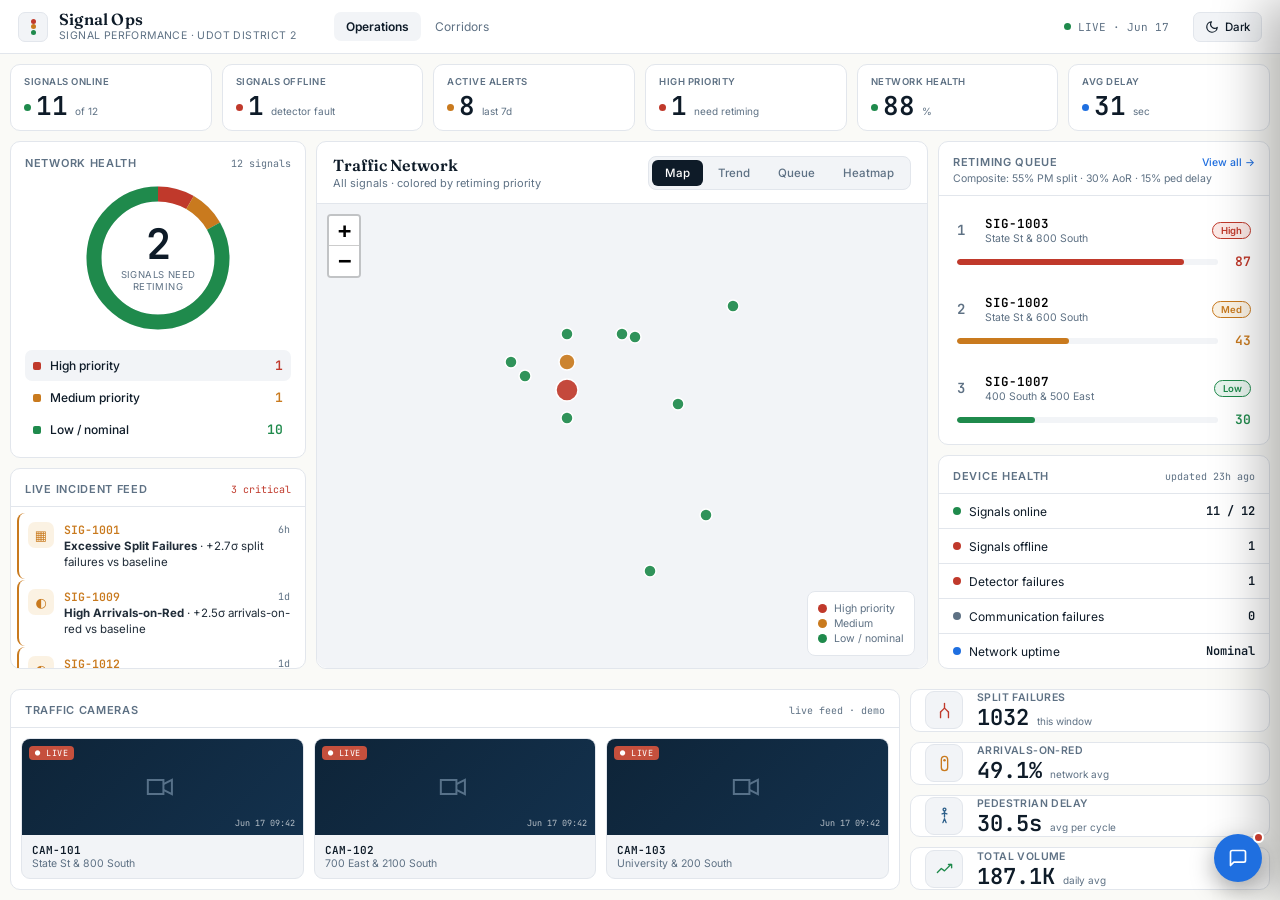
==== commit 7c5efc66: "Remove placeholder user block (M. Reyes) from header Co-Authored-By: Claude Opus 4.8 (1M context) <n" ====
--- a/index.html
+++ b/index.html
@@ -35,10 +35,6 @@
       <svg class="ico-moon" width="14" height="14" viewBox="0 0 24 24" fill="none" stroke="currentColor" stroke-width="2" stroke-linecap="round" stroke-linejoin="round"><path d="M21 12.8A9 9 0 1 1 11.2 3 7 7 0 0 0 21 12.8Z"/></svg>
       <span id="themeLabel">Theme</span>
     </button>
-    <div class="user">
-      <div><div class="nm">M. Reyes</div><div class="rl">Signal Analyst</div></div>
-      <div class="av">MR</div>
-    </div>
   </header>
 
   <!-- OPERATIONS PAGE -->
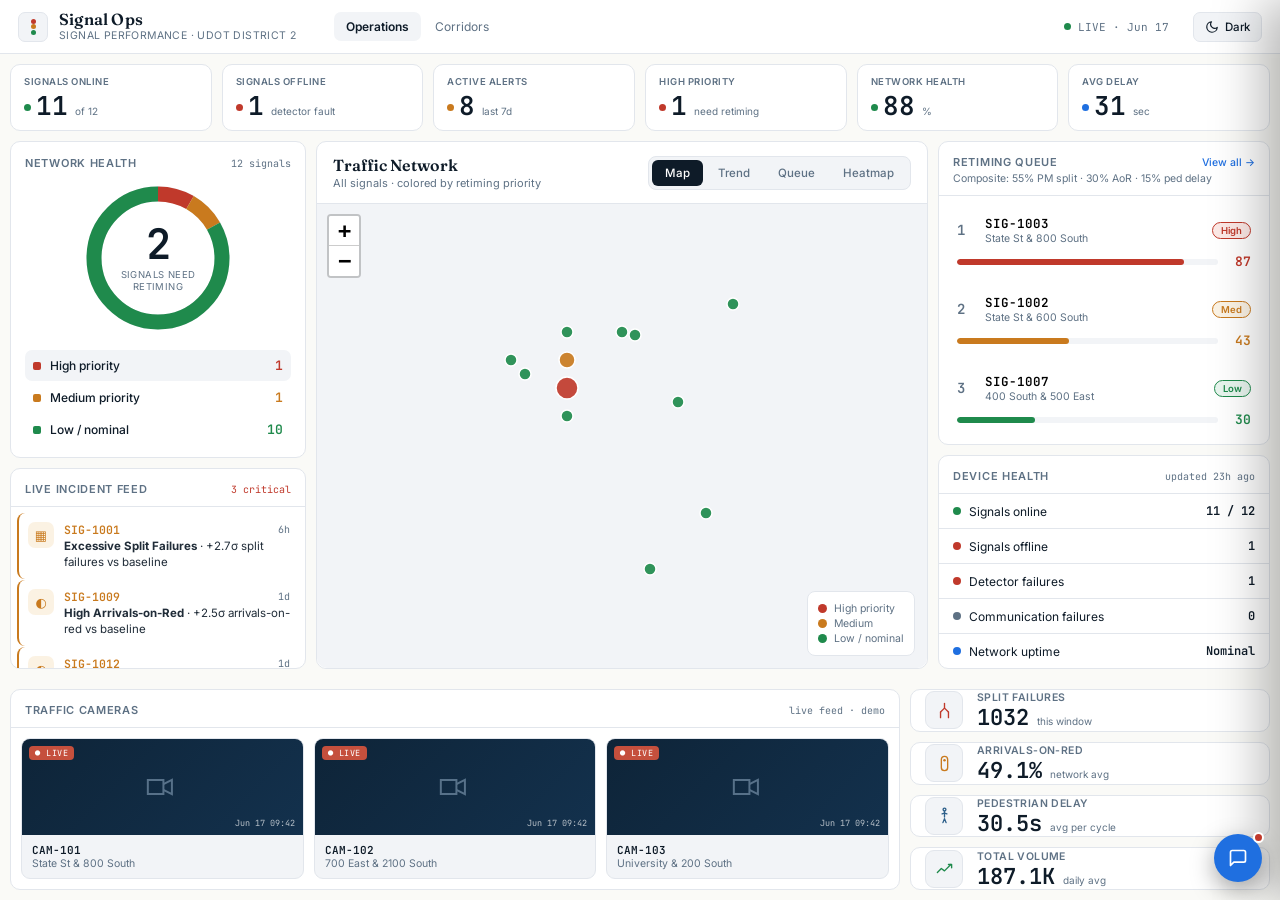
==== commit d136db46: "Add traffic-signal favicon (SVG + PNG + apple-touch) Matches the brand mark: navy rounded square wit" ====
--- a/index.html
+++ b/index.html
@@ -4,6 +4,10 @@
 <meta charset="UTF-8" />
 <meta name="viewport" content="width=device-width, initial-scale=1.0, viewport-fit=cover" />
 <title>Signal Performance — Command Center</title>
+<link rel="icon" type="image/svg+xml" href="favicon.svg" />
+<link rel="icon" type="image/png" sizes="32x32" href="favicon-32.png" />
+<link rel="apple-touch-icon" href="apple-touch-icon.png" />
+<meta name="theme-color" content="#01101F" />
 <meta name="description" content="DOT signal operations command center: which signals are misbehaving, and which to retime first. Live-computed from an ATSPM-style pipeline." />
 <link rel="preconnect" href="https://fonts.googleapis.com" />
 <link rel="preconnect" href="https://fonts.gstatic.com" crossorigin />
